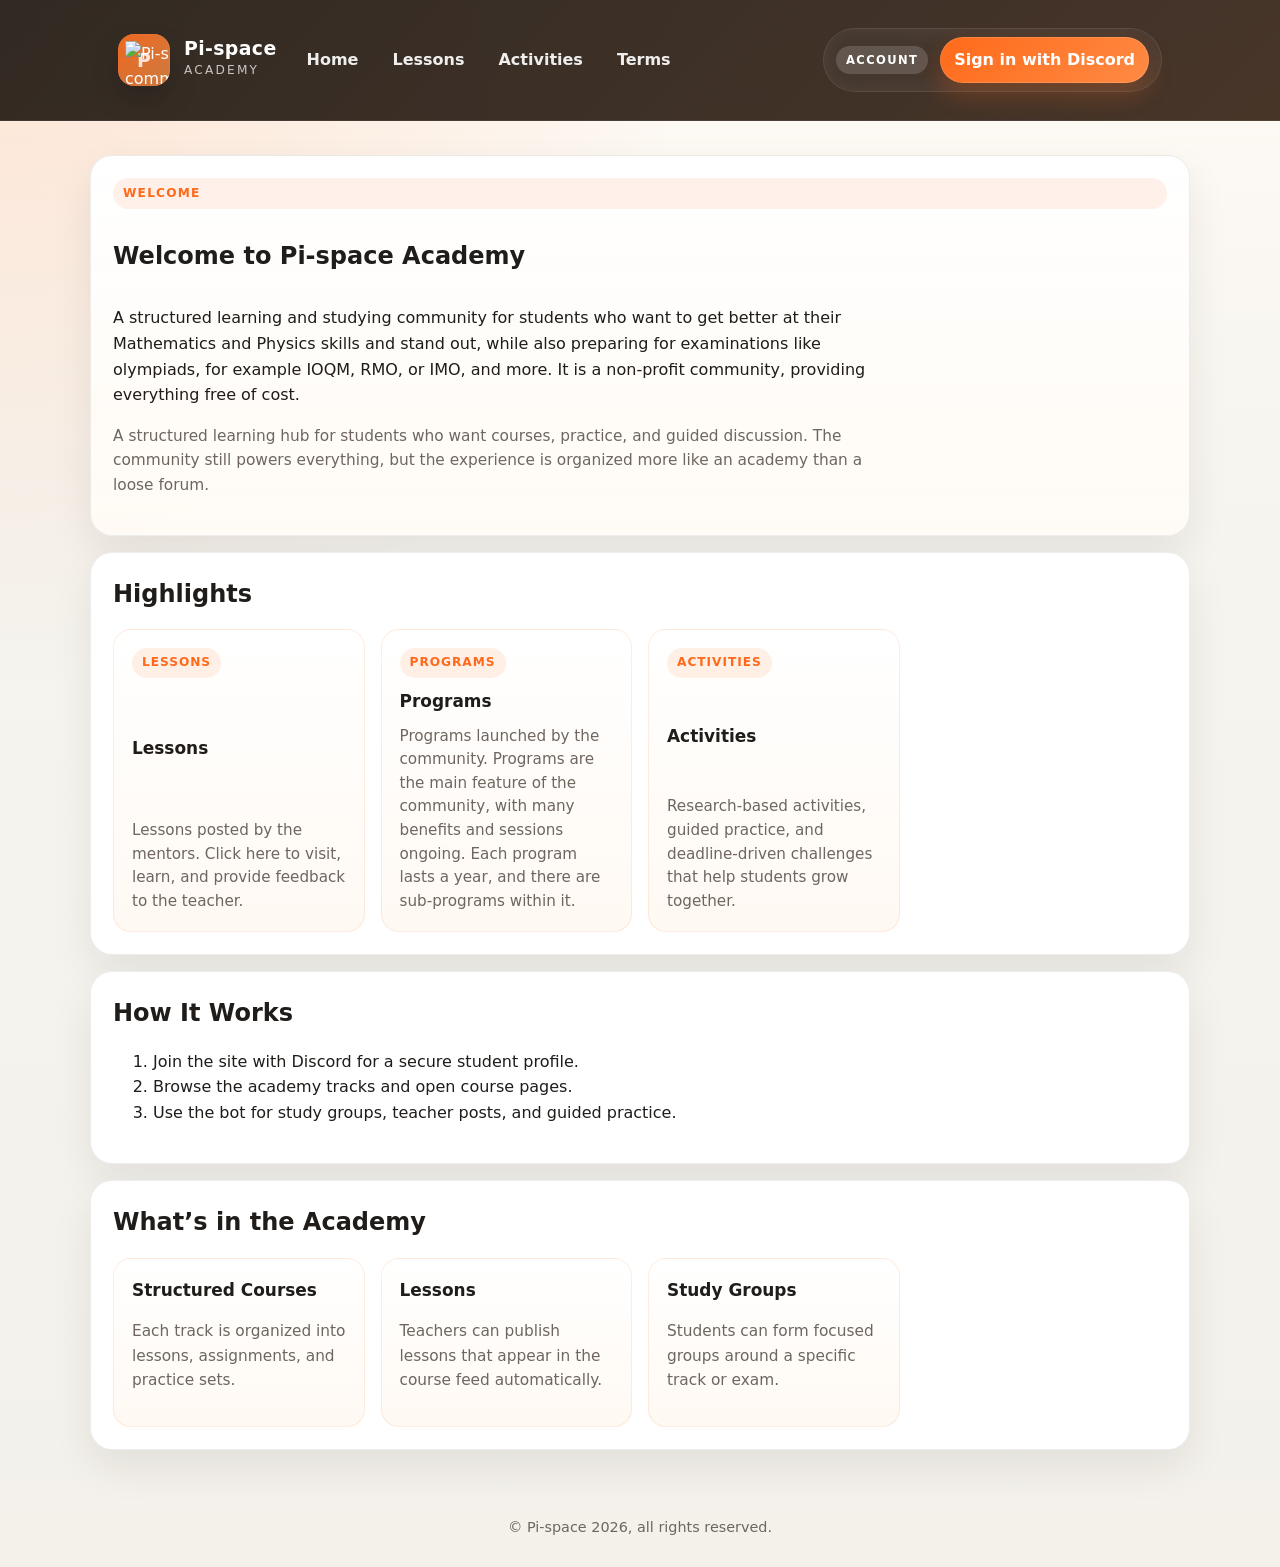
==== site/index.html @ 4cb9072d "commit" ====
<!doctype html>
<html lang="en">
<head>
  <meta charset="utf-8" />
  <meta name="viewport" content="width=device-width,initial-scale=1" />
  <title>Pi-space Academy</title>
  <link rel="stylesheet" href="styles.css">
</head>
<body>
  <header class="header">
    <div class="wrap header-inner">
      <a class="site-brand" href="index.html" aria-label="Pi-space home">
        <span class="site-logo-wrap">
          <img class="site-logo" src="logo.png" alt="Pi-space community logo" onerror="this.hidden=true;" />
        </span>
        <span class="site-brand-copy">
          <span class="site-brand-name">Pi-space</span>
          <span class="site-brand-subtitle">Academy</span>
        </span>
      </a>
      <nav class="site-nav" aria-label="Primary navigation">
        <a href="index.html" aria-current="page">Home</a>
        <a href="lessons.html">Lessons</a>
        <a href="activities.html">Activities</a>
        <a href="../terms_and_policies.html">Terms</a>
      </nav>
      <div id="auth-widget" class="auth-slot"></div>
    </div>
  </header>

  <script src="site-config.js"></script>
  <script src="auth.js"></script>

  <main class="wrap main">
    <section class="card hero">
      <div class="section-label">Welcome</div>
      <h2>Welcome to Pi-space Academy</h2>
      <div class="hero-copy">
        <p>A structured learning and studying community for students who want to get better at their Mathematics and Physics skills and stand out, while also preparing for examinations like olympiads, for example IOQM, RMO, or IMO, and more. It is a non-profit community, providing everything free of cost.</p>
        <p class="small">A structured learning hub for students who want courses, practice, and guided discussion. The community still powers everything, but the experience is organized more like an academy than a loose forum.</p>
      </div>
    </section>

    <div id="site-editor-note"></div>

    <section class="card">
      <h2>Highlights</h2>
      <div class="feature-grid">
        <a class="feature-link" href="lessons.html">
          <span class="feature-label">Lessons</span>
          <strong>Lessons</strong>
          <span class="feature-text">Lessons posted by the mentors. Click here to visit, learn, and provide feedback to the teacher.</span>
        </a>
        <a class="feature-link" href="activities.html#programs">
          <span class="feature-label">Programs</span>
          <strong>Programs</strong>
          <span class="feature-text">Programs launched by the community. Programs are the main feature of the community, with many benefits and sessions ongoing. Each program lasts a year, and there are sub-programs within it.</span>
        </a>
        <a class="feature-link" href="activities.html#activities">
          <span class="feature-label">Activities</span>
          <strong>Activities</strong>
          <span class="feature-text">Research-based activities, guided practice, and deadline-driven challenges that help students grow together.</span>
        </a>
      </div>
    </section>

    <section class="card">
      <h2>How It Works</h2>
      <ol>
        <li>Join the site with Discord for a secure student profile.</li>
        <li>Browse the academy tracks and open course pages.</li>
        <li>Use the bot for study groups, teacher posts, and guided practice.</li>
      </ol>
    </section>

    <section class="card">
      <h2>What’s in the Academy</h2>
      <div class="grid">
        <div class="lesson-card">
          <h3>Structured Courses</h3>
          <p class="small">Each track is organized into lessons, assignments, and practice sets.</p>
        </div>
        <div class="lesson-card">
          <h3>Lessons</h3>
          <p class="small">Teachers can publish lessons that appear in the course feed automatically.</p>
        </div>
        <div class="lesson-card">
          <h3>Study Groups</h3>
          <p class="small">Students can form focused groups around a specific track or exam.</p>
        </div>
      </div>
    </section>
  </main>

  <footer>
    © Pi-space 2026, all rights reserved.
  </footer>

  <script>
    mountTriangleAuthWidget("auth-widget");
    mountTriangleEditorNote("site-editor-note");
  </script>
</body>
</html>
---- site/styles.css ----
:root{--accent:#ff6a1a;--accent-soft:#ffc9a8;--bg:#f5f4ef;--surface:#ffffff;--ink:#1f1c19;--muted:#6e665f;--line:rgba(31,28,25,0.08);--shadow:0 18px 40px rgba(34,26,20,0.08);--glow:0 0 0 1px rgba(255,106,26,0.18),0 0 32px rgba(255,106,26,0.22)}
*{box-sizing:border-box}
html{scroll-behavior:smooth}
body{font-family:Inter,system-ui,Segoe UI,Roboto,Arial;line-height:1.6;color:var(--ink);margin:0;background:radial-gradient(circle at top left, rgba(255,106,26,0.14), transparent 34%), linear-gradient(180deg,#fffaf4 0%,var(--bg) 35%,#f3f1ea 100%)}
a{color:inherit}
.header{background:linear-gradient(135deg,rgba(32,25,19,0.92),rgba(56,36,23,0.92));color:#fff;border-bottom:1px solid rgba(255,255,255,0.08);backdrop-filter:blur(18px)}
.header .wrap{display:flex;align-items:center;justify-content:space-between;gap:18px;flex-wrap:wrap}
.header-inner{padding-top:18px;padding-bottom:18px}
.site-brand{display:inline-flex;align-items:center;gap:14px;text-decoration:none;min-width:0}
.site-logo-wrap{width:52px;height:52px;border-radius:16px;padding:7px;background:linear-gradient(180deg,rgba(255,255,255,0.16),rgba(255,255,255,0.08));box-shadow:inset 0 0 0 1px rgba(255,255,255,0.12),0 14px 28px rgba(0,0,0,0.18);display:grid;place-items:center;overflow:hidden;flex:0 0 auto;position:relative}
.site-logo-wrap::before{content:"P";position:absolute;inset:0;display:grid;place-items:center;font-size:1.18rem;font-weight:900;letter-spacing:.02em;color:rgba(255,255,255,0.82);background:linear-gradient(135deg,rgba(255,106,26,0.9),rgba(255,145,67,0.72))}
.site-logo{display:block;width:100%;height:100%;object-fit:contain;position:relative;z-index:1}
.site-brand-copy{display:flex;flex-direction:column;gap:2px;min-width:0}
.site-brand-name{font-size:1.18rem;font-weight:900;letter-spacing:.02em;line-height:1.05}
.site-brand-subtitle{font-size:.76rem;letter-spacing:.18em;text-transform:uppercase;color:rgba(255,255,255,0.72)}
.site-nav{display:flex;align-items:center;flex-wrap:wrap;gap:10px}
.site-nav a{color:rgba(255,255,255,0.92);text-decoration:none;font-weight:700;padding:8px 12px;border-radius:999px;transition:background-color .18s ease,color .18s ease,transform .18s ease}
.site-nav a:hover,.site-nav a:focus-visible{background:rgba(255,255,255,0.08);color:#fff;transform:translateY(-1px)}
.wrap{max-width:1100px;margin:0 auto;padding:28px}
.main{padding:18px 0 32px}
.card{background:var(--surface);border-radius:22px;padding:22px;margin:16px 0;box-shadow:var(--shadow);border:1px solid var(--line)}
.card:hover{box-shadow:var(--shadow),var(--glow)}
h1,h2,h3{margin:0}
.hero{display:grid;gap:18px;background:linear-gradient(180deg,rgba(255,255,255,0.98),rgba(255,250,244,0.96))}
.hero-copy{max-width:760px}
.hero-copy p{margin-top:12px}
.feature-grid,.grid{display:grid;grid-template-columns:repeat(auto-fill,minmax(230px,1fr));gap:16px;margin-top:16px}
.feature-link,.lesson-card{border-radius:18px;border:1px solid rgba(255,106,26,0.12);background:linear-gradient(180deg,#fff,rgba(255,248,241,0.88));padding:18px;text-decoration:none;transition:transform .18s ease,box-shadow .18s ease,border-color .18s ease}
.feature-link{display:flex;flex-direction:column;gap:10px;min-height:160px;justify-content:space-between;color:var(--ink)}
.feature-link:hover,.feature-link:focus-visible,.lesson-card:hover{transform:translateY(-3px);border-color:rgba(255,106,26,0.34);box-shadow:var(--glow)}
.feature-link strong,.lesson-card h3{font-size:1.06rem}
.feature-link span,.lesson-card p{color:var(--muted)}
.feature-link .feature-label{display:inline-flex;align-self:flex-start;padding:5px 10px;border-radius:999px;background:rgba(255,106,26,0.1);color:var(--accent);font-size:.76rem;font-weight:900;letter-spacing:.08em;text-transform:uppercase}
.feature-link .feature-text{font-size:.95rem;line-height:1.55}
.lesson-live{display:flex;flex-direction:column;gap:10px}
.lesson-meta{margin:0}
.lesson-summary{margin:0;color:#2b2b2b;white-space:pre-wrap}
.badge{display:inline-flex;align-self:flex-start;padding:4px 8px;border-radius:999px;background:#fff1e8;color:var(--accent);font-size:0.8rem;font-weight:700;letter-spacing:.02em}
.empty-state{grid-column:1 / -1;color:var(--muted)}
.section-label{display:inline-flex;padding:6px 10px;border-radius:999px;background:rgba(255,106,26,0.09);color:var(--accent);font-size:.76rem;font-weight:800;letter-spacing:.1em;text-transform:uppercase;margin-bottom:10px}
.small{font-size:0.96rem;color:var(--muted)}
.toc{display:flex;flex-wrap:wrap;gap:10px;margin:14px 0 0}
.toc a{background:#fff;border:1px solid rgba(31,28,25,0.08);padding:10px 14px;border-radius:999px;color:var(--ink);text-decoration:none;transition:transform .18s ease,box-shadow .18s ease,border-color .18s ease}
.toc a:hover,.toc a:focus-visible{transform:translateY(-2px);border-color:rgba(255,106,26,0.3);box-shadow:var(--glow)}
.auth-widget{display:flex;align-items:center;gap:12px;margin-left:auto;flex-wrap:wrap;justify-content:flex-end}
.auth-slot{margin-left:auto;display:flex;justify-content:flex-end}
.auth-slot-login{margin-left:0;margin-bottom:14px;justify-content:flex-start}
.auth-widget-loading{color:rgba(255,255,255,0.86);font-weight:700;font-size:0.92rem}
.auth-widget-guest,.auth-widget-signed-in{display:flex;align-items:center;gap:12px;flex-wrap:wrap;padding:8px 12px;border-radius:999px;background:rgba(255,255,255,0.09);backdrop-filter:blur(14px);border:1px solid rgba(255,255,255,0.08)}
.auth-widget-login{background:rgba(255,255,255,0.94);border:1px solid rgba(255,106,26,0.14);box-shadow:var(--shadow)}
.auth-status-label{display:inline-flex;align-items:center;padding:5px 10px;border-radius:999px;background:rgba(255,255,255,0.16);color:#fff;font-size:0.72rem;font-weight:900;letter-spacing:.12em;text-transform:uppercase}
.auth-status-label-signed-in{background:rgba(255,255,255,0.24)}
.auth-editor-badge{display:inline-flex;align-items:center;padding:5px 10px;border-radius:999px;background:rgba(255,106,26,0.16);color:#fff;font-size:0.72rem;font-weight:900;letter-spacing:.1em;text-transform:uppercase}
.auth-note-inline{font-size:0.88rem;color:var(--muted);font-weight:600}
.auth-user{display:flex;align-items:center;gap:10px;background:rgba(255,255,255,0.16);padding:8px 12px;border-radius:999px}
.auth-avatar{width:28px;height:28px;border-radius:50%;object-fit:cover;border:2px solid rgba(255,255,255,0.65)}
.auth-name{font-size:0.92rem;font-weight:800;color:#fff;white-space:nowrap}
.auth-link{display:inline-flex;align-items:center;justify-content:center;border:0;border-radius:999px;padding:10px 14px;text-decoration:none;font-weight:900;cursor:pointer;transition:transform .18s ease,box-shadow .18s ease,background-color .18s ease,color .18s ease,border-color .18s ease}
.auth-link:hover,.auth-link:focus-visible{transform:translateY(-1px)}
.auth-link-login{background:linear-gradient(135deg,var(--accent),#ff8a44);color:#fff;box-shadow:0 12px 24px rgba(255,106,26,0.24),0 0 0 1px rgba(255,255,255,0.14) inset}
.auth-link-login:hover,.auth-link-login:focus-visible{box-shadow:0 16px 30px rgba(255,106,26,0.3),0 0 0 1px rgba(255,255,255,0.18) inset}
.auth-link.secondary{background:transparent;color:#fff;border:1px solid rgba(255,255,255,0.72)}
.auth-link.secondary:hover,.auth-link.secondary:focus-visible{background:rgba(255,255,255,0.08)}
.auth-shell{display:grid;place-items:center;min-height:calc(100vh - 120px);padding:24px}
.auth-card{max-width:760px;width:100%;background:rgba(255,255,255,0.96);border:1px solid rgba(255,255,255,0.62);border-radius:24px;box-shadow:0 30px 80px rgba(12,20,30,0.16);padding:32px}
.auth-kicker{text-transform:uppercase;letter-spacing:.14em;font-size:.78rem;font-weight:900;color:var(--accent);margin:0 0 10px}
.auth-grid{display:grid;gap:14px;margin-top:20px}
.auth-list{margin:0;padding-left:18px;color:var(--muted)}
.auth-actions{display:flex;flex-wrap:wrap;gap:12px;margin-top:20px}
.auth-note{font-size:0.92rem;color:var(--muted);margin-top:14px}
.editor-note{margin-top:4px;padding:14px 16px;border-radius:16px;background:linear-gradient(135deg,rgba(255,106,26,0.12),rgba(255,255,255,0.95));border:1px solid rgba(255,106,26,0.16);box-shadow:var(--shadow);color:var(--ink)}
footer{padding:18px 20px 28px;text-align:center;color:var(--muted);font-size:0.9rem}
@media (max-width:760px){.wrap{padding:20px}.header-inner{gap:14px}.site-brand{width:100%}.site-nav{width:100%;justify-content:flex-start}.auth-slot{width:100%;justify-content:flex-start}.auth-widget{justify-content:flex-start}.feature-grid,.grid{grid-template-columns:1fr}}
@media (max-width:600px){.wrap{padding:18px}.header-inner{padding-top:16px;padding-bottom:16px}.auth-card{padding:24px}.site-logo-wrap{width:46px;height:46px}.site-brand-name{font-size:1.08rem}}
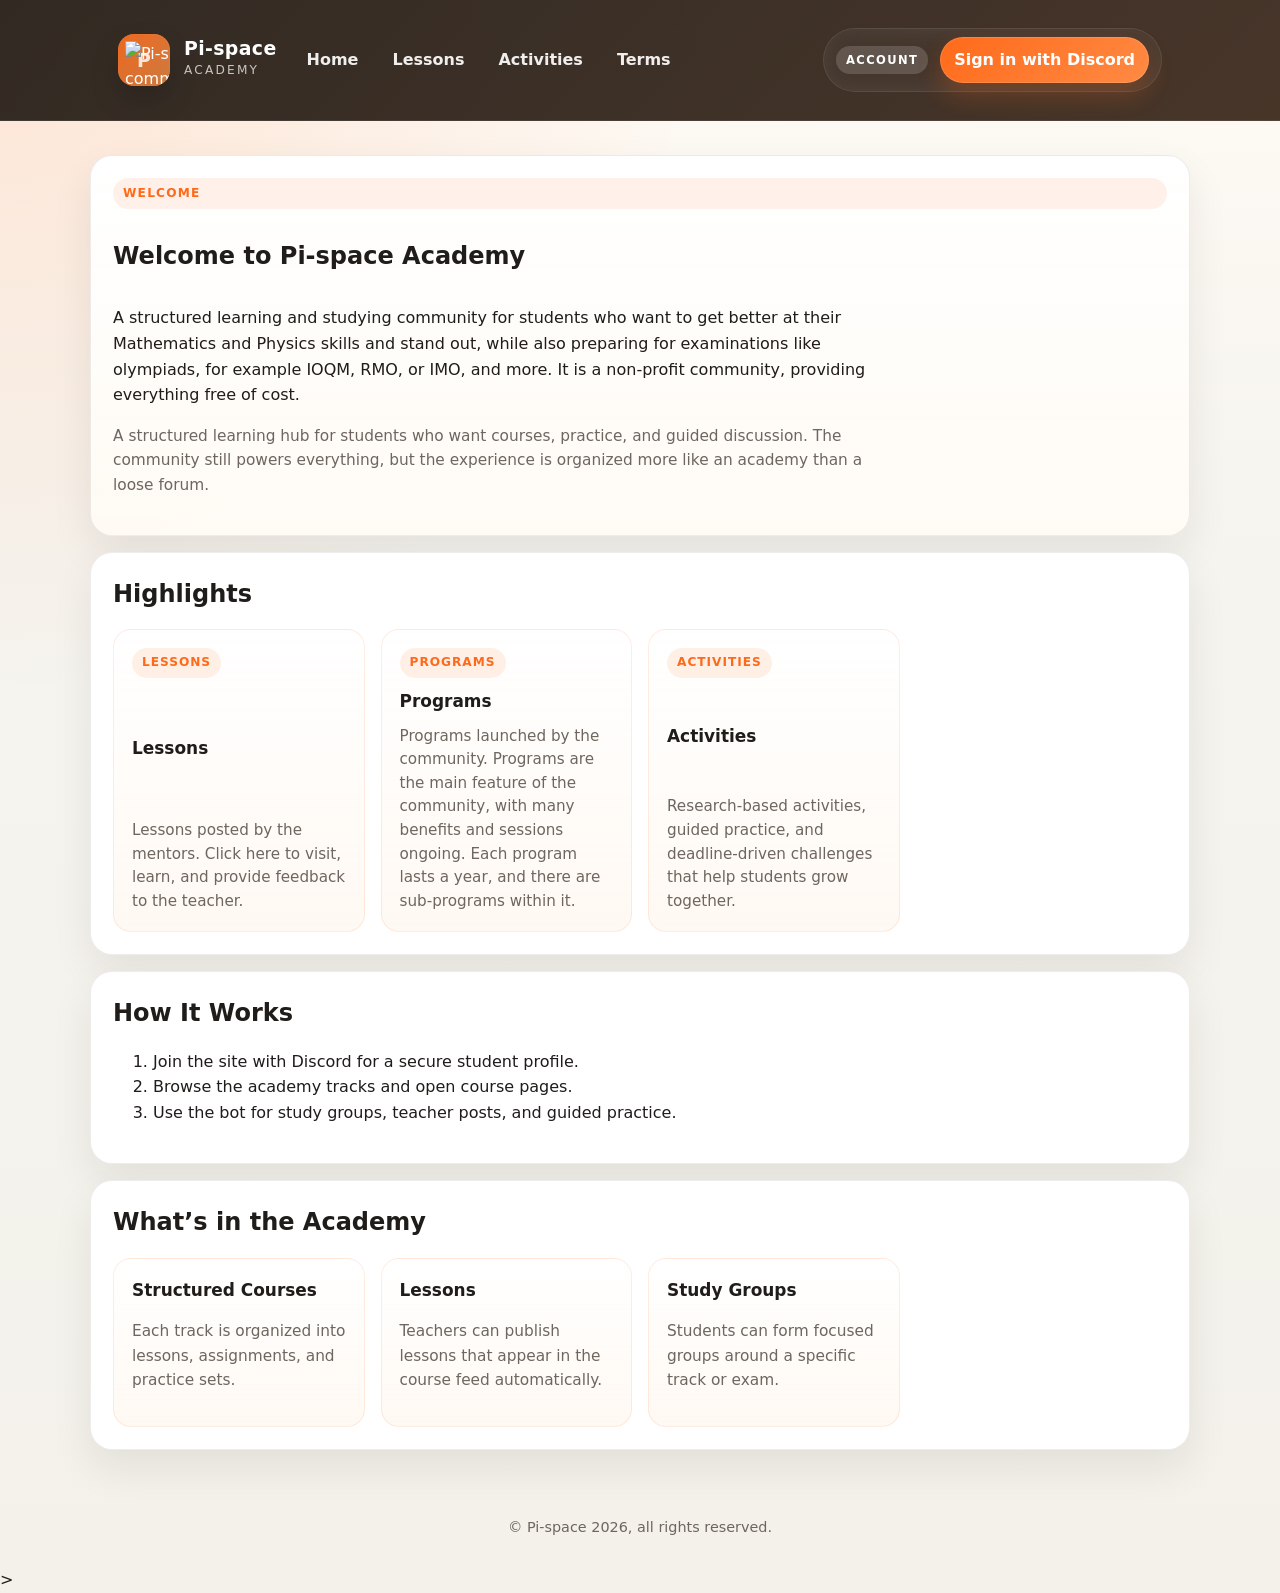
==== commit 4c6b5c27: "commit" ====
--- a/site/index.html
+++ b/site/index.html
@@ -102,3 +102,4 @@
   </script>
 </body>
 </html>
+>
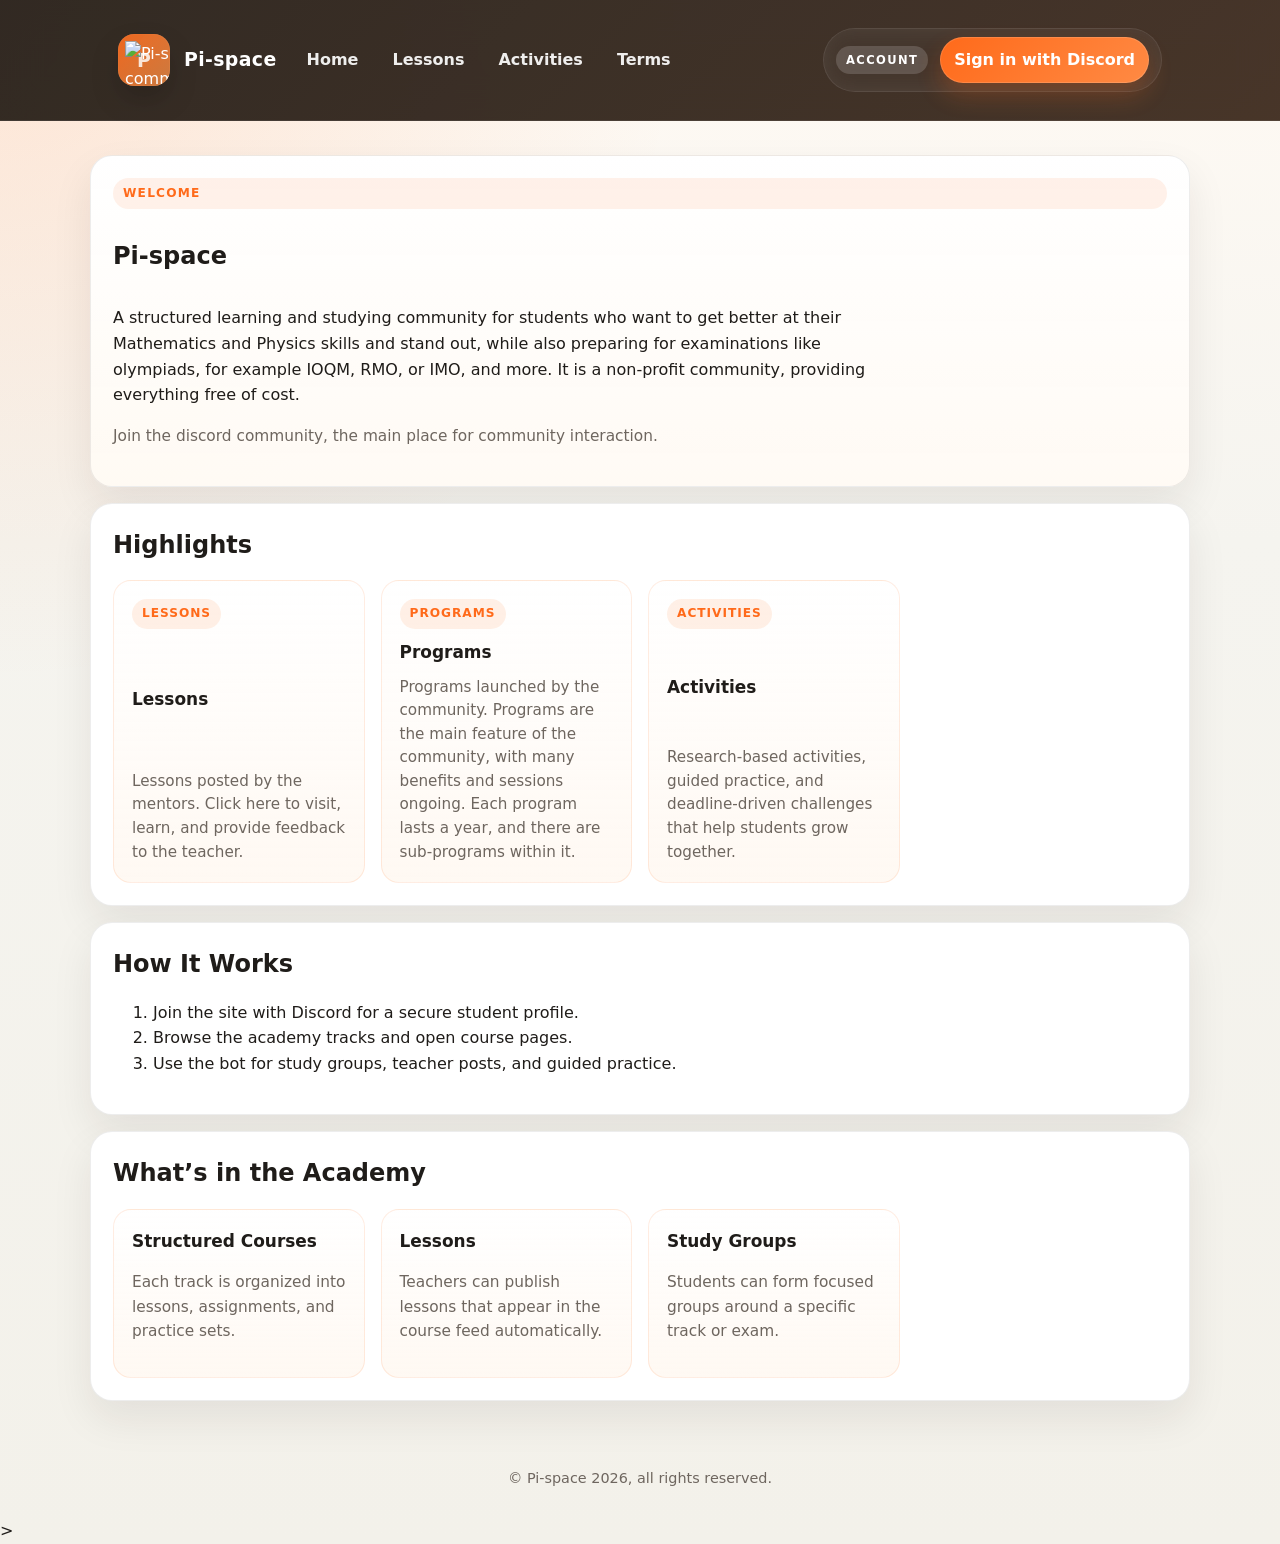
==== commit 6a0780c1: "commit" ====
--- a/site/index.html
+++ b/site/index.html
@@ -15,7 +15,7 @@
         </span>
         <span class="site-brand-copy">
           <span class="site-brand-name">Pi-space</span>
-          <span class="site-brand-subtitle">Academy</span>
+          
         </span>
       </a>
       <nav class="site-nav" aria-label="Primary navigation">
@@ -34,10 +34,10 @@
   <main class="wrap main">
     <section class="card hero">
       <div class="section-label">Welcome</div>
-      <h2>Welcome to Pi-space Academy</h2>
+      <h2>Pi-space </h2>
       <div class="hero-copy">
         <p>A structured learning and studying community for students who want to get better at their Mathematics and Physics skills and stand out, while also preparing for examinations like olympiads, for example IOQM, RMO, or IMO, and more. It is a non-profit community, providing everything free of cost.</p>
-        <p class="small">A structured learning hub for students who want courses, practice, and guided discussion. The community still powers everything, but the experience is organized more like an academy than a loose forum.</p>
+        <p class="small"> Join the discord community, the main place for community interaction.</p>
       </div>
     </section>
 
--- a/site/styles.css
+++ b/site/styles.css
@@ -10,6 +10,9 @@
 .site-logo-wrap{width:52px;height:52px;border-radius:16px;padding:7px;background:linear-gradient(180deg,rgba(255,255,255,0.16),rgba(255,255,255,0.08));box-shadow:inset 0 0 0 1px rgba(255,255,255,0.12),0 14px 28px rgba(0,0,0,0.18);display:grid;place-items:center;overflow:hidden;flex:0 0 auto;position:relative}
 .site-logo-wrap::before{content:"P";position:absolute;inset:0;display:grid;place-items:center;font-size:1.18rem;font-weight:900;letter-spacing:.02em;color:rgba(255,255,255,0.82);background:linear-gradient(135deg,rgba(255,106,26,0.9),rgba(255,145,67,0.72))}
 .site-logo{display:block;width:100%;height:100%;object-fit:contain;position:relative;z-index:1}
+.site-logo-fallback{font-size:1.18rem;font-weight:900;color:rgba(255,255,255,0.95)}
+.site-logo-fallback::before{content:none}
+.site-brand-login .site-logo-wrap{background:linear-gradient(135deg,rgba(255,106,26,0.95),rgba(255,145,67,0.82))}
 .site-brand-copy{display:flex;flex-direction:column;gap:2px;min-width:0}
 .site-brand-name{font-size:1.18rem;font-weight:900;letter-spacing:.02em;line-height:1.05}
 .site-brand-subtitle{font-size:.76rem;letter-spacing:.18em;text-transform:uppercase;color:rgba(255,255,255,0.72)}
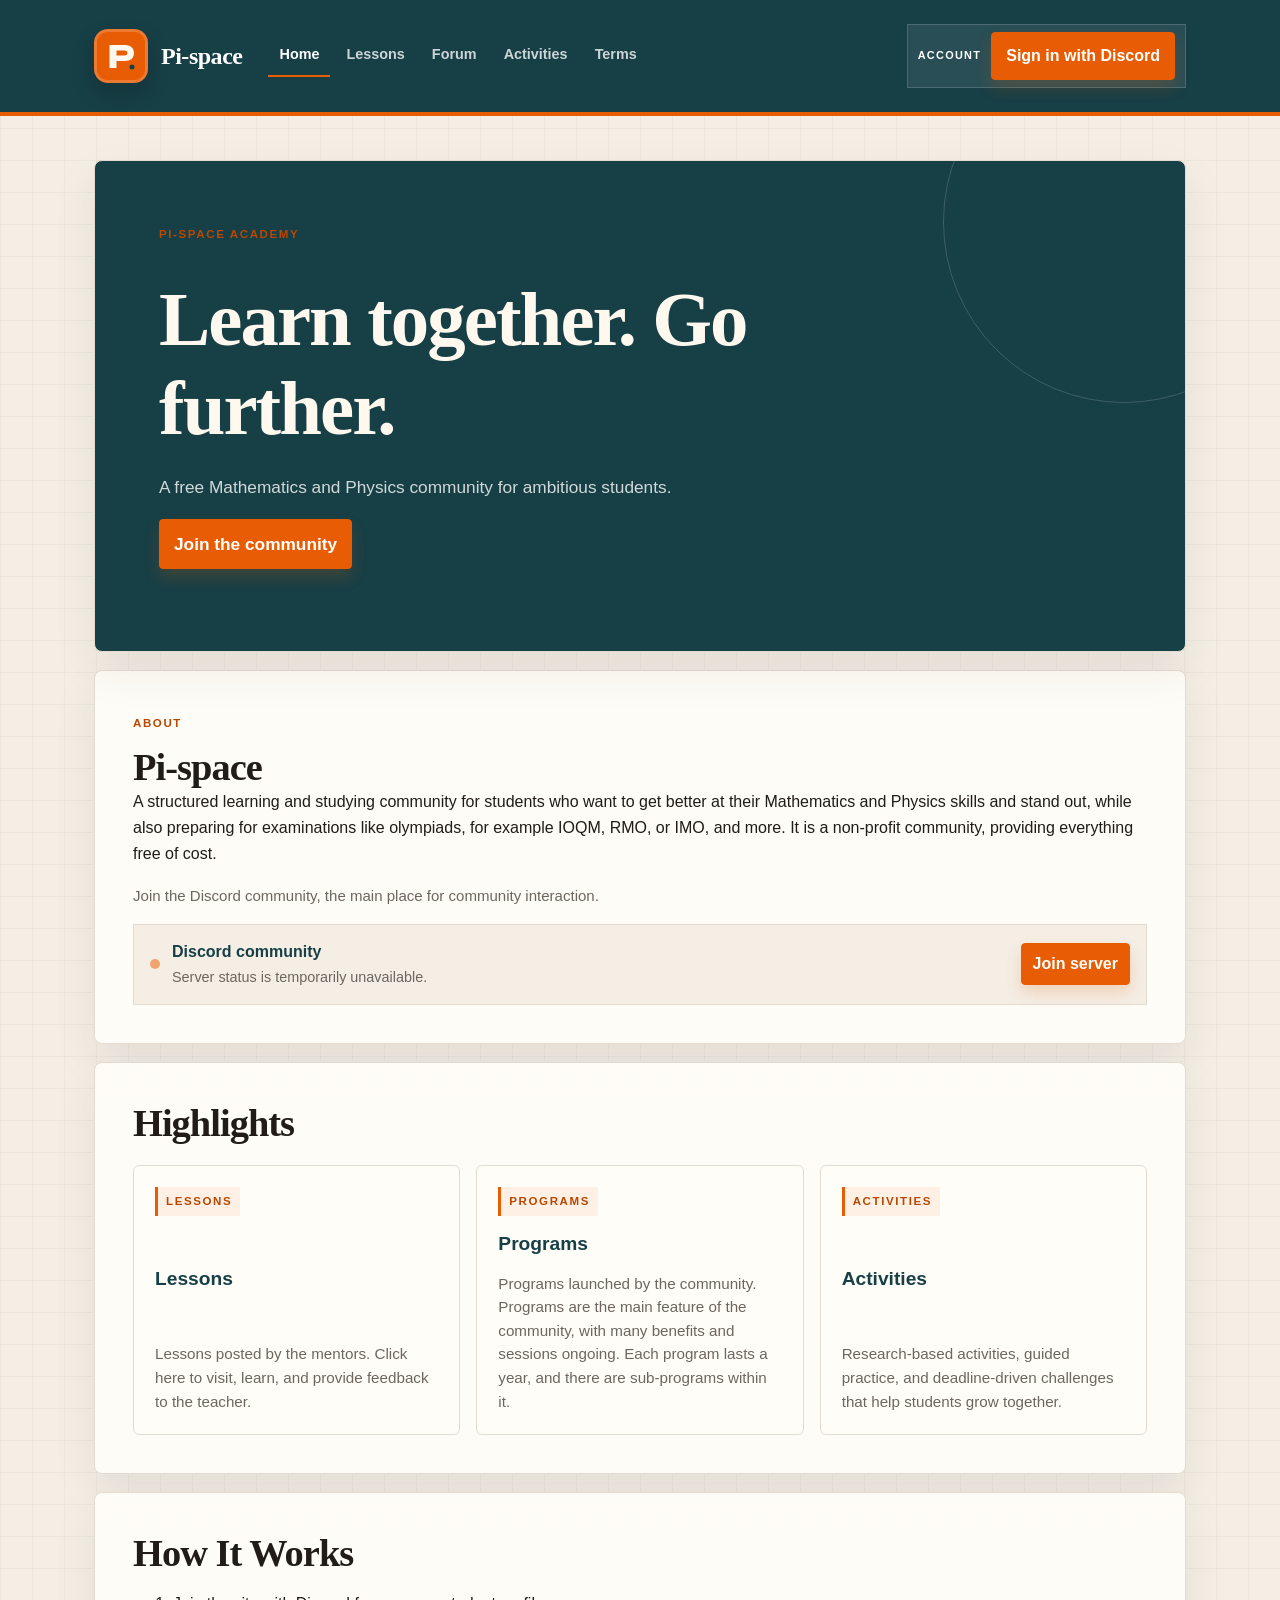
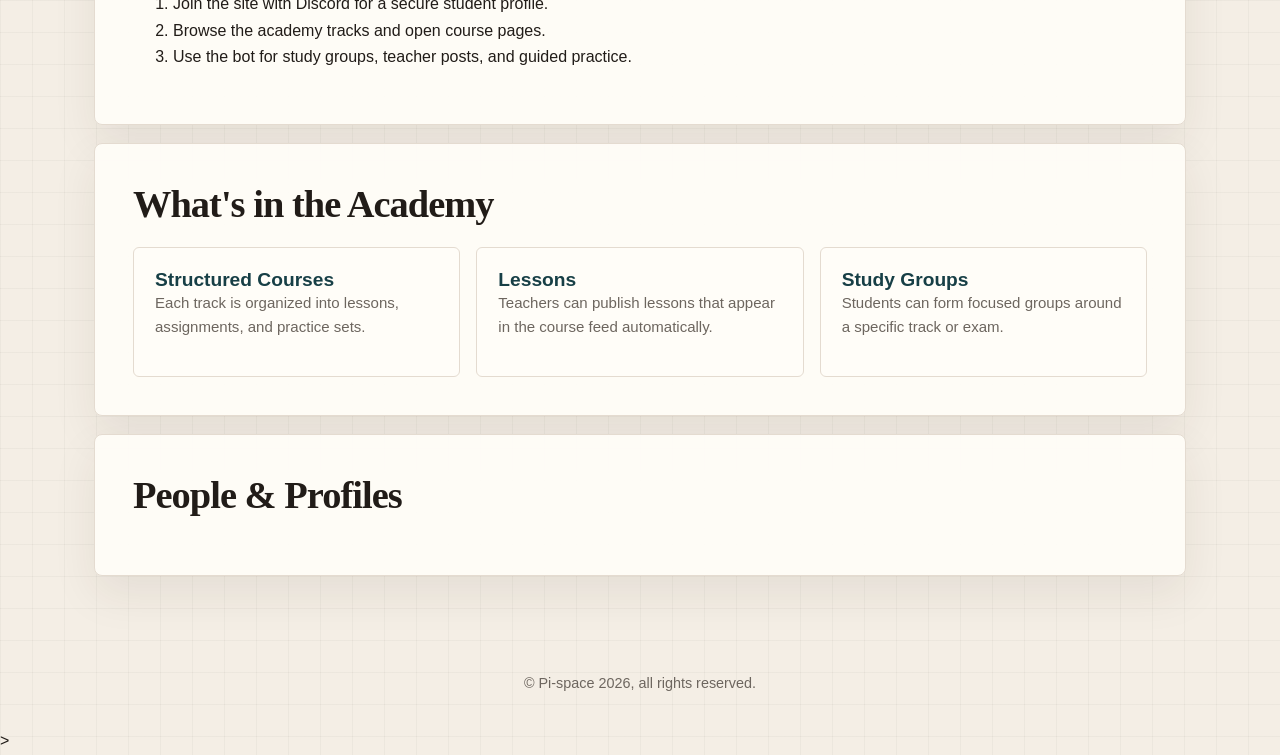
==== commit d039820d: "gotjn" ====
--- a/site/index.html
+++ b/site/index.html
@@ -5,22 +5,25 @@
   <meta name="viewport" content="width=device-width,initial-scale=1" />
   <title>Pi-space Academy</title>
   <link rel="stylesheet" href="styles.css">
+  <link rel="manifest" href="/manifest.webmanifest">
+  <meta name="theme-color" content="#173f46">
 </head>
 <body>
   <header class="header">
     <div class="wrap header-inner">
       <a class="site-brand" href="index.html" aria-label="Pi-space home">
         <span class="site-logo-wrap">
-          <img class="site-logo" src="logo.png" alt="Pi-space community logo" onerror="this.hidden=true;" />
+          <img class="site-logo" data-content="brand.logoUrl" src="logo.svg" alt="Pi-space community logo" />
         </span>
         <span class="site-brand-copy">
-          <span class="site-brand-name">Pi-space</span>
+          <span class="site-brand-name" data-content="brand.name">Pi-space</span>
           
         </span>
       </a>
       <nav class="site-nav" aria-label="Primary navigation">
         <a href="index.html" aria-current="page">Home</a>
         <a href="lessons.html">Lessons</a>
+        <a href="forum.html">Forum</a>
         <a href="activities.html">Activities</a>
         <a href="../terms_and_policies.html">Terms</a>
       </nav>
@@ -30,21 +33,39 @@
 
   <script src="site-config.js"></script>
   <script src="auth.js"></script>
+  <script src="content.js"></script>
+  <script src="pwa.js"></script>
 
   <main class="wrap main">
-    <section class="card hero">
-      <div class="section-label">Welcome</div>
-      <h2>Pi-space </h2>
+    <section class="card hero" id="site-banner">
+      <div class="section-label" data-content="banner.eyebrow">Pi-space Academy</div>
+      <h2 data-content="banner.title">Learn together. Go further.</h2>
       <div class="hero-copy">
-        <p>A structured learning and studying community for students who want to get better at their Mathematics and Physics skills and stand out, while also preparing for examinations like olympiads, for example IOQM, RMO, or IMO, and more. It is a non-profit community, providing everything free of cost.</p>
-        <p class="small"> Join the discord community, the main place for community interaction.</p>
+        <p data-content="banner.text">A free Mathematics and Physics community for ambitious students.</p>
+        <img data-content="banner.image" class="banner-image" hidden alt="" />
+        <p><a data-content="banner.button" class="auth-link auth-link-login" href="https://discord.gg/qCHFRHedR">Join the community</a></p>
+      </div>
+    </section>
+
+    <section class="card">
+      <div class="section-label">About</div>
+      <h2 data-content="pages.home.heroTitle">Pi-space</h2>
+      <p data-content="pages.home.heroText">A structured learning and studying community for students who want to get better at their Mathematics and Physics skills and stand out, while also preparing for examinations like olympiads, for example IOQM, RMO, or IMO, and more. It is a non-profit community, providing everything free of cost.</p>
+      <p class="small" data-content="pages.home.heroSmall">Join the Discord community, the main place for community interaction.</p>
+      <div class="server-status server-status-light" id="discord-server-status-home" aria-live="polite">
+        <span class="server-status-dot" aria-hidden="true"></span>
+        <span class="server-status-copy">
+          <strong>Discord community</strong>
+          <span data-server-status-message>Checking server status...</span>
+        </span>
+        <a class="auth-link auth-link-login" data-server-status-link href="https://discord.gg/qCHFRHedR">Join server</a>
       </div>
     </section>
 
     <div id="site-editor-note"></div>
 
     <section class="card">
-      <h2>Highlights</h2>
+      <h2 data-content="pages.home.highlightsTitle">Highlights</h2>
       <div class="feature-grid">
         <a class="feature-link" href="lessons.html">
           <span class="feature-label">Lessons</span>
@@ -65,8 +86,8 @@
     </section>
 
     <section class="card">
-      <h2>How It Works</h2>
-      <ol>
+      <h2 data-content="pages.home.howItWorksTitle">How It Works</h2>
+      <ol data-content-list="pages.home.howItWorksItems">
         <li>Join the site with Discord for a secure student profile.</li>
         <li>Browse the academy tracks and open course pages.</li>
         <li>Use the bot for study groups, teacher posts, and guided practice.</li>
@@ -74,7 +95,7 @@
     </section>
 
     <section class="card">
-      <h2>What’s in the Academy</h2>
+      <h2 data-content="pages.home.academyTitle">What's in the Academy</h2>
       <div class="grid">
         <div class="lesson-card">
           <h3>Structured Courses</h3>
@@ -90,6 +111,11 @@
         </div>
       </div>
     </section>
+
+    <section class="card" id="profiles-section">
+      <h2>People &amp; Profiles</h2>
+      <div id="site-profiles" class="grid"></div>
+    </section>
   </main>
 
   <footer>
@@ -99,6 +125,8 @@
   <script>
     mountTriangleAuthWidget("auth-widget");
     mountTriangleEditorNote("site-editor-note");
+    mountTriangleContent("home");
+    mountDiscordServerStatus("discord-server-status-home");
   </script>
 </body>
 </html>
--- a/site/styles.css
+++ b/site/styles.css
@@ -1,77 +1,196 @@
-:root{--accent:#ff6a1a;--accent-soft:#ffc9a8;--bg:#f5f4ef;--surface:#ffffff;--ink:#1f1c19;--muted:#6e665f;--line:rgba(31,28,25,0.08);--shadow:0 18px 40px rgba(34,26,20,0.08);--glow:0 0 0 1px rgba(255,106,26,0.18),0 0 32px rgba(255,106,26,0.22)}
-*{box-sizing:border-box}
-html{scroll-behavior:smooth}
-body{font-family:Inter,system-ui,Segoe UI,Roboto,Arial;line-height:1.6;color:var(--ink);margin:0;background:radial-gradient(circle at top left, rgba(255,106,26,0.14), transparent 34%), linear-gradient(180deg,#fffaf4 0%,var(--bg) 35%,#f3f1ea 100%)}
-a{color:inherit}
-.header{background:linear-gradient(135deg,rgba(32,25,19,0.92),rgba(56,36,23,0.92));color:#fff;border-bottom:1px solid rgba(255,255,255,0.08);backdrop-filter:blur(18px)}
-.header .wrap{display:flex;align-items:center;justify-content:space-between;gap:18px;flex-wrap:wrap}
-.header-inner{padding-top:18px;padding-bottom:18px}
-.site-brand{display:inline-flex;align-items:center;gap:14px;text-decoration:none;min-width:0}
-.site-logo-wrap{width:52px;height:52px;border-radius:16px;padding:7px;background:linear-gradient(180deg,rgba(255,255,255,0.16),rgba(255,255,255,0.08));box-shadow:inset 0 0 0 1px rgba(255,255,255,0.12),0 14px 28px rgba(0,0,0,0.18);display:grid;place-items:center;overflow:hidden;flex:0 0 auto;position:relative}
-.site-logo-wrap::before{content:"P";position:absolute;inset:0;display:grid;place-items:center;font-size:1.18rem;font-weight:900;letter-spacing:.02em;color:rgba(255,255,255,0.82);background:linear-gradient(135deg,rgba(255,106,26,0.9),rgba(255,145,67,0.72))}
-.site-logo{display:block;width:100%;height:100%;object-fit:contain;position:relative;z-index:1}
-.site-logo-fallback{font-size:1.18rem;font-weight:900;color:rgba(255,255,255,0.95)}
-.site-logo-fallback::before{content:none}
-.site-brand-login .site-logo-wrap{background:linear-gradient(135deg,rgba(255,106,26,0.95),rgba(255,145,67,0.82))}
-.site-brand-copy{display:flex;flex-direction:column;gap:2px;min-width:0}
-.site-brand-name{font-size:1.18rem;font-weight:900;letter-spacing:.02em;line-height:1.05}
-.site-brand-subtitle{font-size:.76rem;letter-spacing:.18em;text-transform:uppercase;color:rgba(255,255,255,0.72)}
-.site-nav{display:flex;align-items:center;flex-wrap:wrap;gap:10px}
-.site-nav a{color:rgba(255,255,255,0.92);text-decoration:none;font-weight:700;padding:8px 12px;border-radius:999px;transition:background-color .18s ease,color .18s ease,transform .18s ease}
-.site-nav a:hover,.site-nav a:focus-visible{background:rgba(255,255,255,0.08);color:#fff;transform:translateY(-1px)}
-.wrap{max-width:1100px;margin:0 auto;padding:28px}
-.main{padding:18px 0 32px}
-.card{background:var(--surface);border-radius:22px;padding:22px;margin:16px 0;box-shadow:var(--shadow);border:1px solid var(--line)}
-.card:hover{box-shadow:var(--shadow),var(--glow)}
-h1,h2,h3{margin:0}
-.hero{display:grid;gap:18px;background:linear-gradient(180deg,rgba(255,255,255,0.98),rgba(255,250,244,0.96))}
-.hero-copy{max-width:760px}
-.hero-copy p{margin-top:12px}
-.feature-grid,.grid{display:grid;grid-template-columns:repeat(auto-fill,minmax(230px,1fr));gap:16px;margin-top:16px}
-.feature-link,.lesson-card{border-radius:18px;border:1px solid rgba(255,106,26,0.12);background:linear-gradient(180deg,#fff,rgba(255,248,241,0.88));padding:18px;text-decoration:none;transition:transform .18s ease,box-shadow .18s ease,border-color .18s ease}
-.feature-link{display:flex;flex-direction:column;gap:10px;min-height:160px;justify-content:space-between;color:var(--ink)}
-.feature-link:hover,.feature-link:focus-visible,.lesson-card:hover{transform:translateY(-3px);border-color:rgba(255,106,26,0.34);box-shadow:var(--glow)}
-.feature-link strong,.lesson-card h3{font-size:1.06rem}
-.feature-link span,.lesson-card p{color:var(--muted)}
-.feature-link .feature-label{display:inline-flex;align-self:flex-start;padding:5px 10px;border-radius:999px;background:rgba(255,106,26,0.1);color:var(--accent);font-size:.76rem;font-weight:900;letter-spacing:.08em;text-transform:uppercase}
-.feature-link .feature-text{font-size:.95rem;line-height:1.55}
-.lesson-live{display:flex;flex-direction:column;gap:10px}
-.lesson-meta{margin:0}
-.lesson-summary{margin:0;color:#2b2b2b;white-space:pre-wrap}
-.badge{display:inline-flex;align-self:flex-start;padding:4px 8px;border-radius:999px;background:#fff1e8;color:var(--accent);font-size:0.8rem;font-weight:700;letter-spacing:.02em}
-.empty-state{grid-column:1 / -1;color:var(--muted)}
-.section-label{display:inline-flex;padding:6px 10px;border-radius:999px;background:rgba(255,106,26,0.09);color:var(--accent);font-size:.76rem;font-weight:800;letter-spacing:.1em;text-transform:uppercase;margin-bottom:10px}
-.small{font-size:0.96rem;color:var(--muted)}
-.toc{display:flex;flex-wrap:wrap;gap:10px;margin:14px 0 0}
-.toc a{background:#fff;border:1px solid rgba(31,28,25,0.08);padding:10px 14px;border-radius:999px;color:var(--ink);text-decoration:none;transition:transform .18s ease,box-shadow .18s ease,border-color .18s ease}
-.toc a:hover,.toc a:focus-visible{transform:translateY(-2px);border-color:rgba(255,106,26,0.3);box-shadow:var(--glow)}
-.auth-widget{display:flex;align-items:center;gap:12px;margin-left:auto;flex-wrap:wrap;justify-content:flex-end}
-.auth-slot{margin-left:auto;display:flex;justify-content:flex-end}
-.auth-slot-login{margin-left:0;margin-bottom:14px;justify-content:flex-start}
-.auth-widget-loading{color:rgba(255,255,255,0.86);font-weight:700;font-size:0.92rem}
-.auth-widget-guest,.auth-widget-signed-in{display:flex;align-items:center;gap:12px;flex-wrap:wrap;padding:8px 12px;border-radius:999px;background:rgba(255,255,255,0.09);backdrop-filter:blur(14px);border:1px solid rgba(255,255,255,0.08)}
-.auth-widget-login{background:rgba(255,255,255,0.94);border:1px solid rgba(255,106,26,0.14);box-shadow:var(--shadow)}
-.auth-status-label{display:inline-flex;align-items:center;padding:5px 10px;border-radius:999px;background:rgba(255,255,255,0.16);color:#fff;font-size:0.72rem;font-weight:900;letter-spacing:.12em;text-transform:uppercase}
-.auth-status-label-signed-in{background:rgba(255,255,255,0.24)}
-.auth-editor-badge{display:inline-flex;align-items:center;padding:5px 10px;border-radius:999px;background:rgba(255,106,26,0.16);color:#fff;font-size:0.72rem;font-weight:900;letter-spacing:.1em;text-transform:uppercase}
-.auth-note-inline{font-size:0.88rem;color:var(--muted);font-weight:600}
-.auth-user{display:flex;align-items:center;gap:10px;background:rgba(255,255,255,0.16);padding:8px 12px;border-radius:999px}
-.auth-avatar{width:28px;height:28px;border-radius:50%;object-fit:cover;border:2px solid rgba(255,255,255,0.65)}
-.auth-name{font-size:0.92rem;font-weight:800;color:#fff;white-space:nowrap}
-.auth-link{display:inline-flex;align-items:center;justify-content:center;border:0;border-radius:999px;padding:10px 14px;text-decoration:none;font-weight:900;cursor:pointer;transition:transform .18s ease,box-shadow .18s ease,background-color .18s ease,color .18s ease,border-color .18s ease}
-.auth-link:hover,.auth-link:focus-visible{transform:translateY(-1px)}
-.auth-link-login{background:linear-gradient(135deg,var(--accent),#ff8a44);color:#fff;box-shadow:0 12px 24px rgba(255,106,26,0.24),0 0 0 1px rgba(255,255,255,0.14) inset}
-.auth-link-login:hover,.auth-link-login:focus-visible{box-shadow:0 16px 30px rgba(255,106,26,0.3),0 0 0 1px rgba(255,255,255,0.18) inset}
-.auth-link.secondary{background:transparent;color:#fff;border:1px solid rgba(255,255,255,0.72)}
-.auth-link.secondary:hover,.auth-link.secondary:focus-visible{background:rgba(255,255,255,0.08)}
-.auth-shell{display:grid;place-items:center;min-height:calc(100vh - 120px);padding:24px}
-.auth-card{max-width:760px;width:100%;background:rgba(255,255,255,0.96);border:1px solid rgba(255,255,255,0.62);border-radius:24px;box-shadow:0 30px 80px rgba(12,20,30,0.16);padding:32px}
-.auth-kicker{text-transform:uppercase;letter-spacing:.14em;font-size:.78rem;font-weight:900;color:var(--accent);margin:0 0 10px}
-.auth-grid{display:grid;gap:14px;margin-top:20px}
-.auth-list{margin:0;padding-left:18px;color:var(--muted)}
-.auth-actions{display:flex;flex-wrap:wrap;gap:12px;margin-top:20px}
-.auth-note{font-size:0.92rem;color:var(--muted);margin-top:14px}
-.editor-note{margin-top:4px;padding:14px 16px;border-radius:16px;background:linear-gradient(135deg,rgba(255,106,26,0.12),rgba(255,255,255,0.95));border:1px solid rgba(255,106,26,0.16);box-shadow:var(--shadow);color:var(--ink)}
-footer{padding:18px 20px 28px;text-align:center;color:var(--muted);font-size:0.9rem}
-@media (max-width:760px){.wrap{padding:20px}.header-inner{gap:14px}.site-brand{width:100%}.site-nav{width:100%;justify-content:flex-start}.auth-slot{width:100%;justify-content:flex-start}.auth-widget{justify-content:flex-start}.feature-grid,.grid{grid-template-columns:1fr}}
-@media (max-width:600px){.wrap{padding:18px}.header-inner{padding-top:16px;padding-bottom:16px}.auth-card{padding:24px}.site-logo-wrap{width:46px;height:46px}.site-brand-name{font-size:1.08rem}}
+:root {
+  --accent: #e85d04;
+  --accent-dark: #b94700;
+  --teal: #173f46;
+  --paper: #fffdf8;
+  --paper-deep: #f4eee5;
+  --ink: #211c18;
+  --muted: #6d665f;
+  --line: #e4dbd0;
+  --shadow: 0 18px 45px rgba(49, 35, 23, .08);
+  --display: Georgia, "Times New Roman", serif;
+  --body: "Avenir Next", Avenir, "Segoe UI", sans-serif;
+}
+
+* { box-sizing: border-box; }
+html { scroll-behavior: smooth; }
+body {
+  color: var(--ink);
+  background-color: var(--paper-deep);
+  background-image: linear-gradient(rgba(33, 28, 24, .035) 1px, transparent 1px), linear-gradient(90deg, rgba(33, 28, 24, .035) 1px, transparent 1px);
+  background-size: 32px 32px;
+  font-family: var(--body);
+  line-height: 1.65;
+  margin: 0;
+}
+a { color: inherit; }
+button, input, textarea { font: inherit; }
+.wrap { max-width: 1160px; margin: 0 auto; padding: 30px 34px; }
+.header {
+  background: var(--teal);
+  border-bottom: 4px solid var(--accent);
+  color: #fff;
+}
+.header .wrap { align-items: center; display: flex; flex-wrap: wrap; gap: 26px; justify-content: space-between; }
+.header-inner { padding-bottom: 24px; padding-top: 24px; }
+.site-brand { align-items: center; display: inline-flex; gap: 13px; min-width: 0; text-decoration: none; }
+.site-logo-wrap { align-items: center; background: var(--accent); border: 3px solid rgba(255, 255, 255, .18); border-radius: 14px; box-shadow: 0 10px 22px rgba(0, 0, 0, .18); display: grid; flex: 0 0 auto; height: 54px; justify-content: center; overflow: hidden; padding: 0; position: relative; width: 54px; }
+.site-logo { display: block; height: 100%; object-fit: cover; position: relative; width: 100%; z-index: 1; }
+.site-logo-fallback { color: #fff; font-family: var(--display); font-size: 1.5rem; font-weight: 700; }
+.site-brand-copy { display: flex; flex-direction: column; gap: 1px; min-width: 0; }
+.site-brand-name { font-family: var(--display); font-size: 1.5rem; font-weight: 700; letter-spacing: -.02em; line-height: 1; }
+.site-brand-subtitle { color: rgba(255, 255, 255, .66); font-size: .7rem; font-weight: 800; letter-spacing: .2em; text-transform: uppercase; }
+.site-nav { align-items: center; display: flex; flex-wrap: wrap; gap: 5px; }
+.site-nav a { border-bottom: 2px solid transparent; color: rgba(255, 255, 255, .78); font-size: .9rem; font-weight: 800; padding: 8px 11px; text-decoration: none; transition: color .18s ease, border-color .18s ease; }
+.site-nav a:hover, .site-nav a:focus-visible, .site-nav a[aria-current="page"] { border-color: var(--accent); color: #fff; }
+.main { padding-bottom: 60px; padding-top: 26px; }
+h1, h2, h3 { line-height: 1.15; margin: 0; }
+h1, h2 { font-family: var(--display); letter-spacing: -.025em; }
+h1 { font-size: clamp(2.2rem, 5vw, 4.3rem); }
+h2 { font-size: clamp(1.7rem, 3vw, 2.5rem); }
+h3 { font-size: 1.12rem; }
+p { margin: 0 0 1em; }
+.card { background: rgba(255, 253, 248, .94); border: 1px solid var(--line); border-radius: 8px; box-shadow: var(--shadow); margin: 18px 0; padding: clamp(22px, 4vw, 38px); }
+.card:hover { box-shadow: 0 22px 50px rgba(49, 35, 23, .12); }
+.hero { background: var(--teal); color: #fff; display: grid; gap: 20px; min-height: 330px; overflow: hidden; padding: clamp(28px, 6vw, 64px); position: relative; }
+.hero::after { border: 1px solid rgba(255, 255, 255, .16); border-radius: 50%; content: ""; height: 360px; position: absolute; right: -120px; top: -120px; width: 360px; }
+.hero h2 { color: #fff8ef; font-size: clamp(2.4rem, 6vw, 5.2rem); max-width: 760px; position: relative; z-index: 1; }
+.hero-copy { max-width: 700px; position: relative; z-index: 1; }
+.hero-copy p { color: rgba(255, 255, 255, .8); font-size: 1.08rem; }
+.hero-copy .auth-link { color: #fff; }
+.banner-image { border: 1px solid rgba(255, 255, 255, .22); border-radius: 6px; max-height: 260px; object-fit: cover; width: 100%; }
+.feature-grid, .grid { display: grid; gap: 16px; grid-template-columns: repeat(auto-fit, minmax(230px, 1fr)); margin-top: 20px; }
+.feature-link, .lesson-card { background: var(--paper); border: 1px solid var(--line); border-radius: 6px; padding: 21px; text-decoration: none; transition: border-color .18s ease, box-shadow .18s ease, transform .18s ease; }
+.feature-link:hover, .feature-link:focus-visible, .lesson-card:hover { border-color: var(--accent); box-shadow: 0 12px 25px rgba(49, 35, 23, .1); transform: translateY(-3px); }
+.feature-link { display: flex; flex-direction: column; gap: 12px; justify-content: space-between; min-height: 180px; }
+.feature-link strong, .lesson-card h3 { color: var(--teal); font-size: 1.2rem; }
+.feature-link span, .lesson-card p { color: var(--muted); }
+.feature-link .feature-label, .section-label { color: var(--accent-dark); font-size: .72rem; font-weight: 900; letter-spacing: .14em; text-transform: uppercase; }
+.feature-link .feature-label { align-self: flex-start; background: #fff0e5; border-left: 3px solid var(--accent); padding: 5px 8px; }
+.feature-link .feature-text { font-size: .95rem; line-height: 1.55; }
+.section-label { display: inline-block; margin-bottom: 12px; }
+.small { color: var(--muted); font-size: .94rem; }
+.server-status { align-items: center; background: rgba(255, 253, 248, .12); border: 1px solid rgba(255, 255, 255, .22); display: flex; flex-wrap: wrap; gap: 12px; margin-top: 4px; padding: 14px 16px; position: relative; z-index: 1; }
+.server-status-dot { background: var(--muted); border-radius: 50%; flex: 0 0 auto; height: 10px; width: 10px; }
+.server-status-dot.is-online { background: #72d18c; box-shadow: 0 0 0 4px rgba(114, 209, 140, .15); }
+.server-status-dot.is-unavailable { background: #f0a56f; }
+.server-status-copy { display: grid; gap: 1px; min-width: 0; }
+.server-status-copy strong { color: #fff8ef; }
+.server-status-copy span { color: rgba(255, 255, 255, .72); font-size: .9rem; }
+.server-status .auth-link { margin-left: auto; padding: 7px 11px; }
+.server-status-light { background: var(--paper-deep); border-color: var(--line); }
+.server-status-light .server-status-copy strong { color: var(--teal); }
+.server-status-light .server-status-copy span { color: var(--muted); }
+.lesson-live { display: flex; flex-direction: column; gap: 10px; }
+.lesson-meta { margin: 0; }
+.lesson-summary { color: var(--ink); margin: 0; white-space: pre-wrap; }
+.badge { background: #fff0e5; color: var(--accent-dark); display: inline-flex; font-size: .78rem; font-weight: 800; padding: 4px 8px; }
+.empty-state { color: var(--muted); grid-column: 1 / -1; }
+.toc { display: flex; flex-wrap: wrap; gap: 9px; margin: 14px 0 0; }
+.toc a { background: var(--paper); border: 1px solid var(--line); border-radius: 4px; color: var(--ink); padding: 9px 12px; text-decoration: none; }
+.toc a:hover, .toc a:focus-visible { border-color: var(--accent); }
+.auth-widget { align-items: center; display: flex; flex-wrap: wrap; gap: 10px; justify-content: flex-end; margin-left: auto; }
+.auth-slot { display: flex; justify-content: flex-end; margin-left: auto; }
+.auth-slot-login { justify-content: flex-start; margin-bottom: 14px; margin-left: 0; }
+.auth-widget-loading { color: rgba(255, 255, 255, .8); font-size: .9rem; font-weight: 700; }
+.auth-widget-guest, .auth-widget-signed-in { align-items: center; background: rgba(255, 255, 255, .08); border: 1px solid rgba(255, 255, 255, .16); display: flex; flex-wrap: wrap; gap: 10px; padding: 7px 10px; }
+.auth-status-label, .auth-editor-badge { color: #fff; font-size: .68rem; font-weight: 900; letter-spacing: .12em; text-transform: uppercase; }
+.auth-status-label-signed-in { color: #ffb37f; }
+.auth-editor-badge { border-left: 2px solid var(--accent); padding-left: 8px; }
+.auth-user { align-items: center; display: flex; gap: 8px; }
+.auth-avatar { border: 2px solid rgba(255, 255, 255, .65); border-radius: 50%; height: 28px; object-fit: cover; width: 28px; }
+.auth-name { color: #fff; font-size: .88rem; font-weight: 800; white-space: nowrap; }
+.auth-link { align-items: center; background: var(--teal); border: 1px solid var(--teal); border-radius: 4px; color: #fff; cursor: pointer; display: inline-flex; font-weight: 900; justify-content: center; padding: 10px 14px; text-decoration: none; transition: background .18s ease, border-color .18s ease, transform .18s ease; }
+.auth-link:hover, .auth-link:focus-visible { background: var(--accent); border-color: var(--accent); transform: translateY(-1px); }
+.auth-link-login { background: var(--accent); border-color: var(--accent); box-shadow: 0 8px 16px rgba(232, 93, 4, .2); }
+.auth-link-login:hover, .auth-link-login:focus-visible { background: var(--accent-dark); border-color: var(--accent-dark); }
+.auth-link.secondary { background: transparent; border-color: rgba(255, 255, 255, .5); color: #fff; }
+.auth-link.secondary:hover, .auth-link.secondary:focus-visible { background: rgba(255, 255, 255, .1); }
+.auth-shell { align-items: center; display: grid; min-height: calc(100vh - 120px); padding: 24px; }
+.auth-card { background: rgba(255, 253, 248, .98); border: 1px solid var(--line); border-radius: 8px; box-shadow: 0 25px 70px rgba(12, 20, 30, .16); margin: 0 auto; max-width: 760px; padding: clamp(24px, 5vw, 44px); width: 100%; }
+.auth-kicker { color: var(--accent-dark); font-size: .75rem; font-weight: 900; letter-spacing: .14em; margin: 0 0 10px; text-transform: uppercase; }
+.auth-grid { display: grid; gap: 14px; margin-top: 20px; }
+.auth-list { color: var(--muted); margin: 0; padding-left: 18px; }
+.auth-actions { display: flex; flex-wrap: wrap; gap: 12px; margin-top: 20px; }
+.auth-note { color: var(--muted); font-size: .92rem; margin-top: 14px; }
+.editor-note { background: #fff4e9; border: 1px solid #f2c29f; border-left: 4px solid var(--accent); color: var(--ink); margin-top: 4px; padding: 15px 17px; }
+footer { color: var(--muted); font-size: .9rem; padding: 18px 20px 32px; text-align: center; }
+.profile-card { min-height: 150px; }
+.profile-image { border-radius: 6px; height: 64px; margin-bottom: 10px; object-fit: cover; width: 64px; }
+.editor-main { max-width: 1040px; }
+.editor-intro { background: var(--teal); color: #fff; }
+.editor-intro .small { color: rgba(255, 255, 255, .72); }
+.editor-panel-heading { align-items: flex-start; display: flex; gap: 16px; justify-content: space-between; }
+.editor-fields { display: grid; gap: 14px; grid-template-columns: repeat(2, minmax(0, 1fr)); margin-top: 18px; }
+.editor-fields label, #page-fields label { color: var(--ink); display: grid; font-size: .9rem; font-weight: 800; gap: 6px; }
+.editor-fields input, .editor-fields textarea, #page-fields textarea, .advanced-editor input, .advanced-editor textarea { background: #fff; border: 1px solid var(--line); border-radius: 4px; color: var(--ink); padding: 10px 12px; resize: vertical; width: 100%; }
+.editor-fields input:focus, .editor-fields textarea:focus, #page-fields textarea:focus, .advanced-editor input:focus, .advanced-editor textarea:focus { border-color: var(--accent); outline: 2px solid rgba(232, 93, 4, .18); }
+.field-wide { grid-column: 1 / -1; }
+.editor-status { color: #27734d; font-weight: 800; min-height: 24px; margin-top: 12px; }
+.editor-status.is-error { color: #b42318; }
+.editor-list { display: grid; gap: 14px; margin-top: 16px; }
+.editor-profile { background: var(--paper-deep); border: 1px solid var(--line); border-radius: 6px; padding: 16px; }
+.editor-profile-heading { align-items: center; display: flex; justify-content: space-between; }
+.remove-profile { background: transparent; border: 0; color: #b42318; cursor: pointer; font-weight: 800; }
+.editor-tabs { display: flex; flex-wrap: wrap; gap: 8px; margin: 18px 0; }
+.editor-tab { background: var(--paper); border: 1px solid var(--line); border-radius: 4px; cursor: pointer; font-weight: 800; padding: 9px 14px; }
+.editor-tab.active, .editor-tab:hover { background: var(--teal); border-color: var(--teal); color: #fff; }
+.advanced-editor { display: grid; gap: 10px; }
+.advanced-editor summary { cursor: pointer; font-weight: 900; }
+.editor-actions { display: flex; gap: 10px; margin-top: 4px; }
+.forum-main { max-width: 1180px; }
+.forum-hero { min-height: 360px; }
+.forum-hero .hero-copy { color: rgba(255, 255, 255, .8); }
+.forum-layout { align-items: start; display: grid; gap: 18px; grid-template-columns: 250px minmax(0, 1fr); }
+.forum-sidebar { position: sticky; top: 18px; }
+.forum-sidebar h2 { font-size: 1.7rem; }
+.forum-categories { display: grid; gap: 4px; margin: 16px 0 24px; }
+.forum-category { background: transparent; border: 0; border-left: 3px solid transparent; color: var(--muted); cursor: pointer; font-weight: 800; padding: 10px 12px; text-align: left; }
+.forum-category:hover, .forum-category.active { background: #fff0e5; border-left-color: var(--accent); color: var(--accent-dark); }
+.forum-sidebar .auth-link { width: 100%; }
+.forum-toolbar { align-items: end; border-bottom: 1px solid var(--line); display: flex; justify-content: space-between; padding-bottom: 16px; }
+.forum-controls { display: grid; gap: 8px; grid-template-columns: minmax(0, 1fr) auto; margin-top: 16px; }
+.forum-search input, .forum-sort select { background: var(--paper); border: 1px solid var(--line); border-radius: 4px; color: var(--ink); padding: 10px 12px; width: 100%; }
+.forum-search input:focus, .forum-sort select:focus { border-color: var(--accent); outline: 2px solid rgba(232, 93, 4, .18); }
+.sr-only { height: 1px; margin: -1px; overflow: hidden; position: absolute; width: 1px; clip: rect(0, 0, 0, 0); }
+.forum-threads { display: grid; gap: 10px; margin-top: 16px; }
+.forum-thread-card { background: var(--paper); border: 1px solid var(--line); border-radius: 6px; cursor: pointer; padding: 18px; text-align: left; transition: border-color .18s ease, box-shadow .18s ease, transform .18s ease; }
+.forum-thread-card:hover, .forum-thread-card:focus-visible { border-color: var(--accent); box-shadow: 0 12px 25px rgba(49, 35, 23, .1); transform: translateY(-2px); }
+.forum-thread-card h3 { color: var(--teal); }
+.forum-excerpt { margin: 8px 0; max-height: 3.2em; overflow: hidden; }
+.forum-meta { color: var(--muted); font-size: .78rem; margin: 0; }
+.forum-empty { padding: 30px 0; text-align: center; }
+.forum-thread-view { scroll-margin-top: 20px; }
+.forum-thread-heading { border-bottom: 1px solid var(--line); margin-bottom: 4px; padding-bottom: 16px; }
+.forum-post { border-bottom: 1px solid var(--line); padding: 18px 0; }
+.forum-post:last-of-type { border-bottom: 0; }
+.forum-post-author { color: var(--teal); margin-right: 12px; }
+.forum-post p { margin: 8px 0 0; white-space: pre-wrap; }
+.forum-post-original { border-left: 3px solid var(--accent); padding-left: 14px; }
+.forum-form { display: grid; gap: 13px; margin-top: 20px; }
+.forum-form label { color: var(--ink); display: grid; font-size: .9rem; font-weight: 800; gap: 6px; }
+.forum-form input, .forum-form select, .forum-form textarea { background: #fff; border: 1px solid var(--line); border-radius: 4px; color: var(--ink); padding: 11px 12px; resize: vertical; width: 100%; }
+.forum-form input:focus, .forum-form select:focus, .forum-form textarea:focus { border-color: var(--accent); outline: 2px solid rgba(232, 93, 4, .18); }
+.forum-form-actions { display: flex; flex-wrap: wrap; gap: 10px; }
+.forum-form button:disabled { cursor: wait; opacity: .6; }
+.forum-composer { scroll-margin-top: 20px; }
+
+@media (max-width: 760px) {
+  .wrap { padding: 22px 20px; }
+  .header .wrap { gap: 18px; }
+  .site-brand, .site-nav, .auth-slot { width: 100%; }
+  .site-nav, .auth-slot { justify-content: flex-start; }
+  .auth-widget { justify-content: flex-start; margin-left: 0; }
+  .feature-grid, .grid { grid-template-columns: 1fr; }
+  .forum-layout { grid-template-columns: 1fr; }
+  .forum-sidebar { position: static; }
+  .forum-controls { grid-template-columns: 1fr; }
+}
+@media (max-width: 600px) {
+  .header-inner { padding-bottom: 18px; padding-top: 18px; }
+  .editor-fields { grid-template-columns: 1fr; }
+  .field-wide { grid-column: auto; }
+  .editor-panel-heading { flex-direction: column; }
+  .editor-panel-heading .auth-link { width: 100%; }
+  .hero { min-height: 300px; }
+}
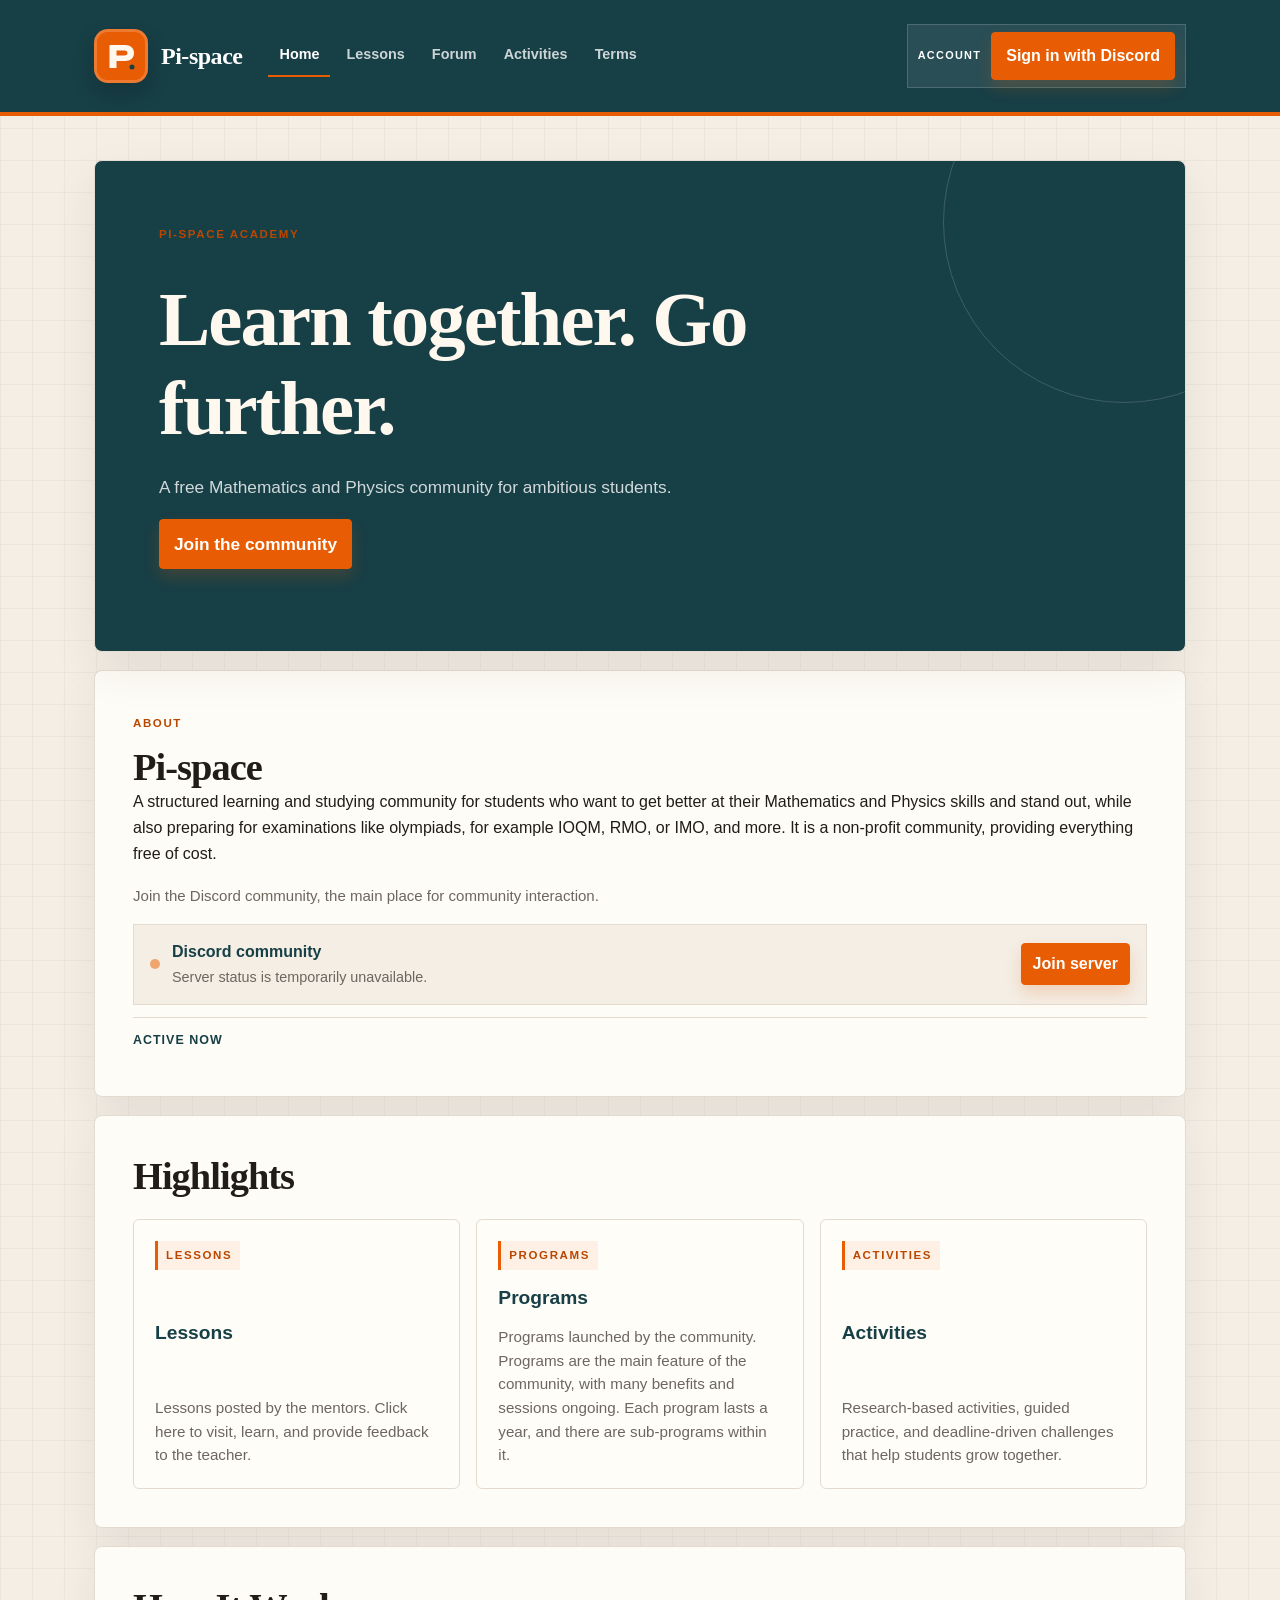
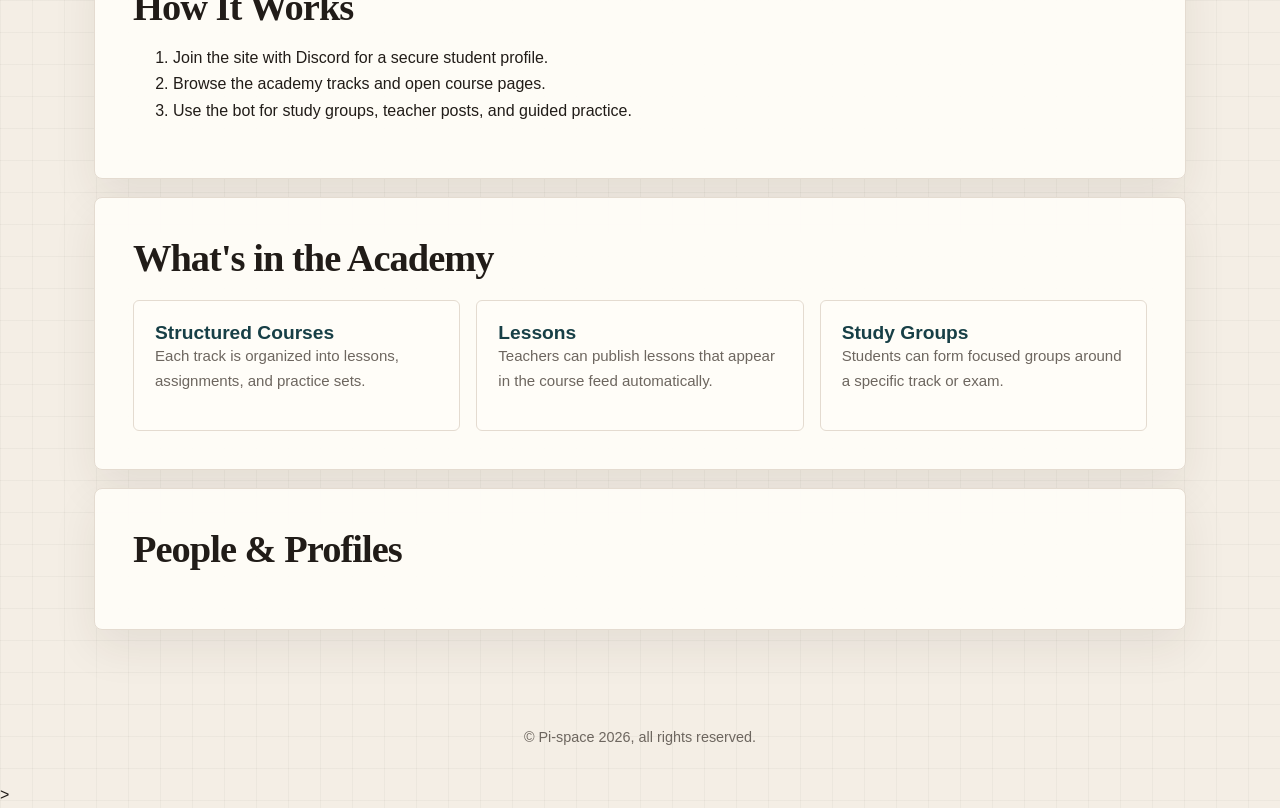
==== commit 4be199b4: "Show active Discord members" ====
--- a/site/index.html
+++ b/site/index.html
@@ -59,6 +59,10 @@
           <span data-server-status-message>Checking server status...</span>
         </span>
         <a class="auth-link auth-link-login" data-server-status-link href="https://discord.gg/qCHFRHedR">Join server</a>
+      </div>
+      <div class="active-members" data-active-members hidden>
+        <strong>Active now</strong>
+        <div data-active-members-list></div>
       </div>
     </section>
 
--- a/site/styles.css
+++ b/site/styles.css
@@ -81,6 +81,15 @@
 .server-status-light { background: var(--paper-deep); border-color: var(--line); }
 .server-status-light .server-status-copy strong { color: var(--teal); }
 .server-status-light .server-status-copy span { color: var(--muted); }
+.active-members { border-top: 1px solid rgba(255, 255, 255, .18); display: grid; gap: 8px; margin-top: 12px; padding-top: 12px; position: relative; z-index: 1; }
+.server-status-light + .active-members { border-top-color: var(--line); }
+.active-members > strong { color: #fff8ef; font-size: .78rem; letter-spacing: .08em; text-transform: uppercase; }
+.server-status-light + .active-members > strong { color: var(--teal); }
+[data-active-members-list] { display: flex; flex-wrap: wrap; gap: 7px; }
+.active-member { align-items: center; background: rgba(255, 253, 248, .12); border: 1px solid rgba(255, 255, 255, .16); display: inline-flex; gap: 6px; max-width: 180px; padding: 4px 8px 4px 4px; }
+.server-status-light + .active-members .active-member { background: var(--paper); border-color: var(--line); }
+.active-member img { border-radius: 50%; height: 24px; object-fit: cover; width: 24px; }
+.active-member span { overflow: hidden; text-overflow: ellipsis; white-space: nowrap; }
 .lesson-live { display: flex; flex-direction: column; gap: 10px; }
 .lesson-meta { margin: 0; }
 .lesson-summary { color: var(--ink); margin: 0; white-space: pre-wrap; }
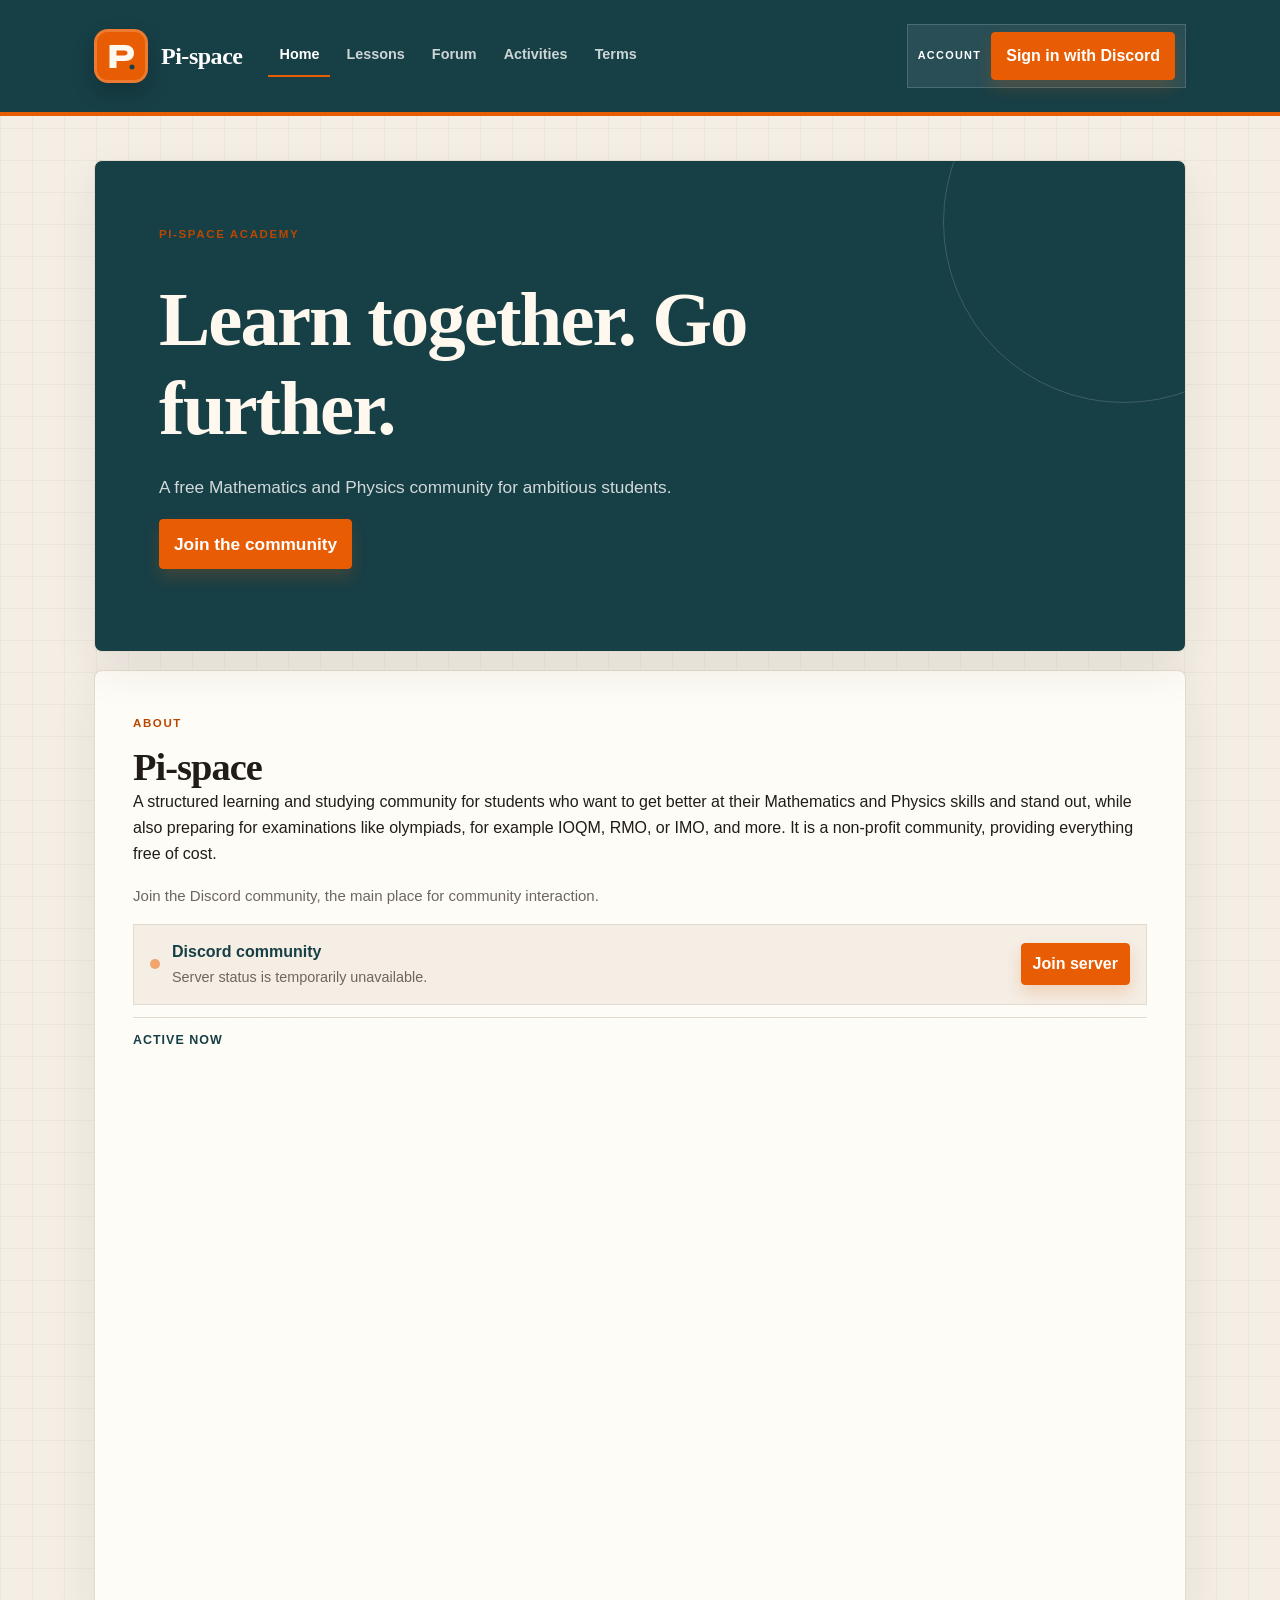
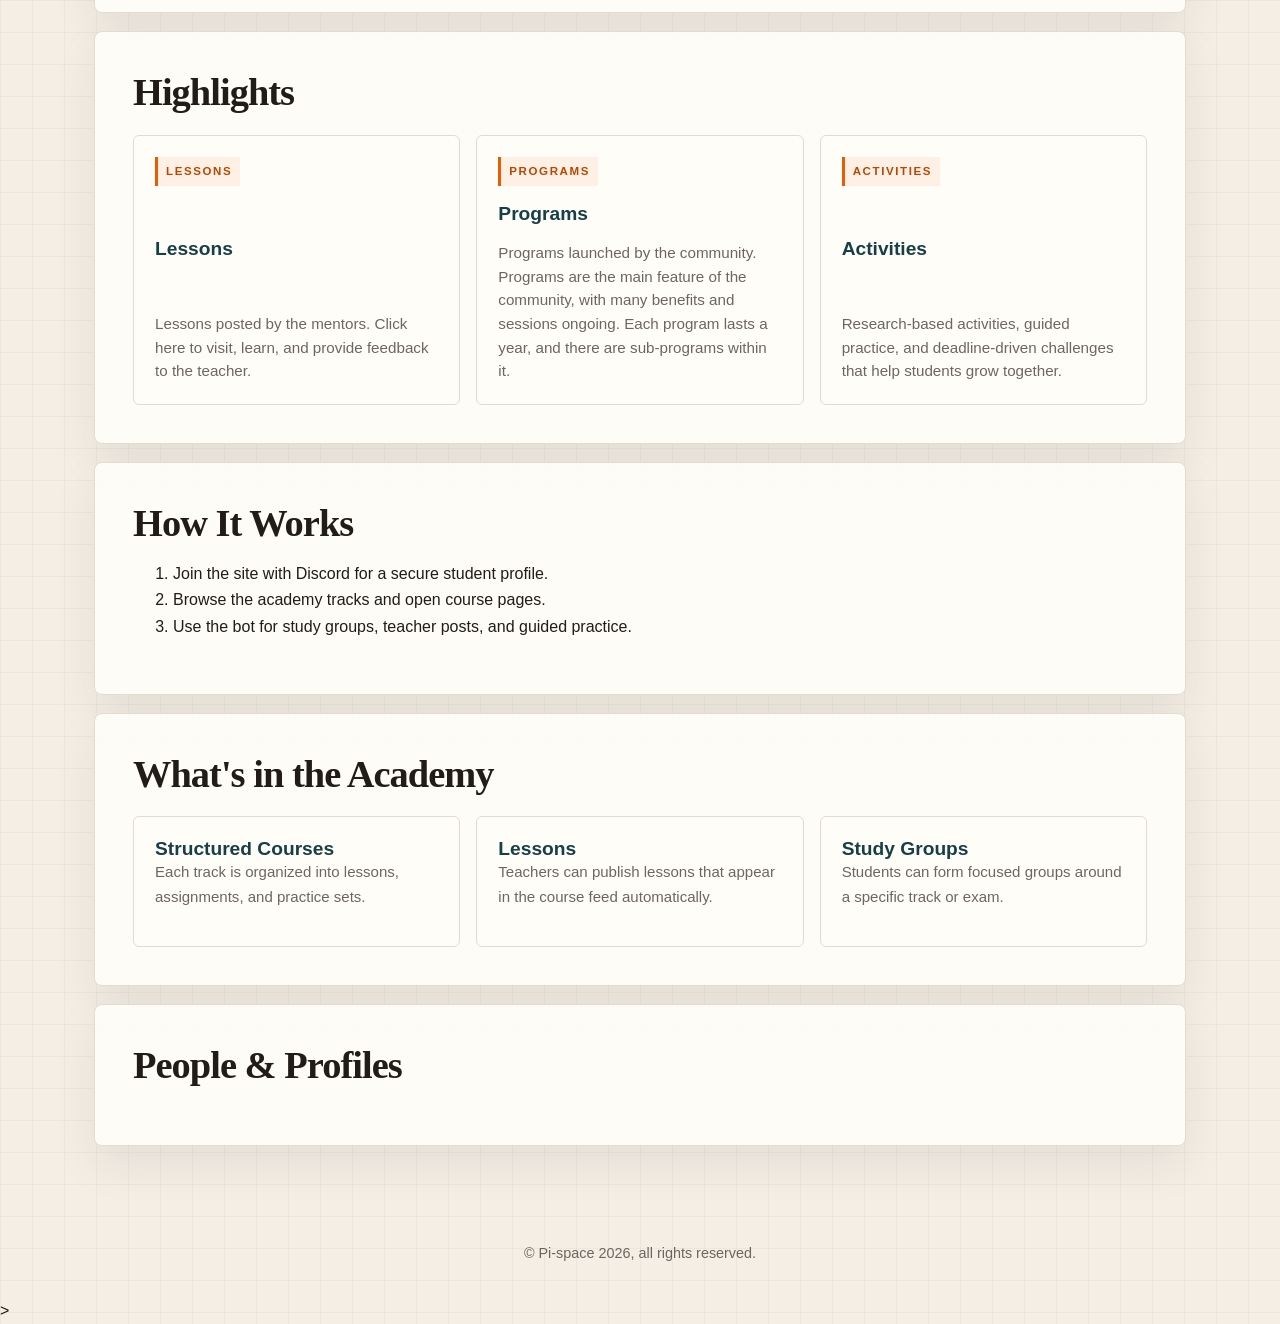
==== commit 94e06f05: "Embed live Discord community widget" ====
--- a/site/index.html
+++ b/site/index.html
@@ -64,6 +64,7 @@
         <strong>Active now</strong>
         <div data-active-members-list></div>
       </div>
+      <iframe class="discord-widget" src="https://discord.com/widget?id=1519982094535626862&amp;theme=dark" title="Pi-space Discord community" allowtransparency="true" frameborder="0" sandbox="allow-popups allow-popups-to-escape-sandbox allow-same-origin allow-scripts"></iframe>
     </section>
 
     <div id="site-editor-note"></div>
--- a/site/styles.css
+++ b/site/styles.css
@@ -90,6 +90,11 @@
 .server-status-light + .active-members .active-member { background: var(--paper); border-color: var(--line); }
 .active-member img { border-radius: 50%; height: 24px; object-fit: cover; width: 24px; }
 .active-member span { overflow: hidden; text-overflow: ellipsis; white-space: nowrap; }
+.discord-widget { border: 0; display: block; height: 500px; margin-top: 16px; max-width: 100%; width: 350px; }
+.profile-identity { align-items: center; display: flex; gap: 16px; margin-bottom: 24px; }
+.profile-identity .profile-image { border-radius: 50%; height: 64px; object-fit: cover; width: 64px; }
+.profile-identity h2 { margin: 0; }
+.profile-privacy { align-items: center; display: flex; gap: 8px; }
 .lesson-live { display: flex; flex-direction: column; gap: 10px; }
 .lesson-meta { margin: 0; }
 .lesson-summary { color: var(--ink); margin: 0; white-space: pre-wrap; }
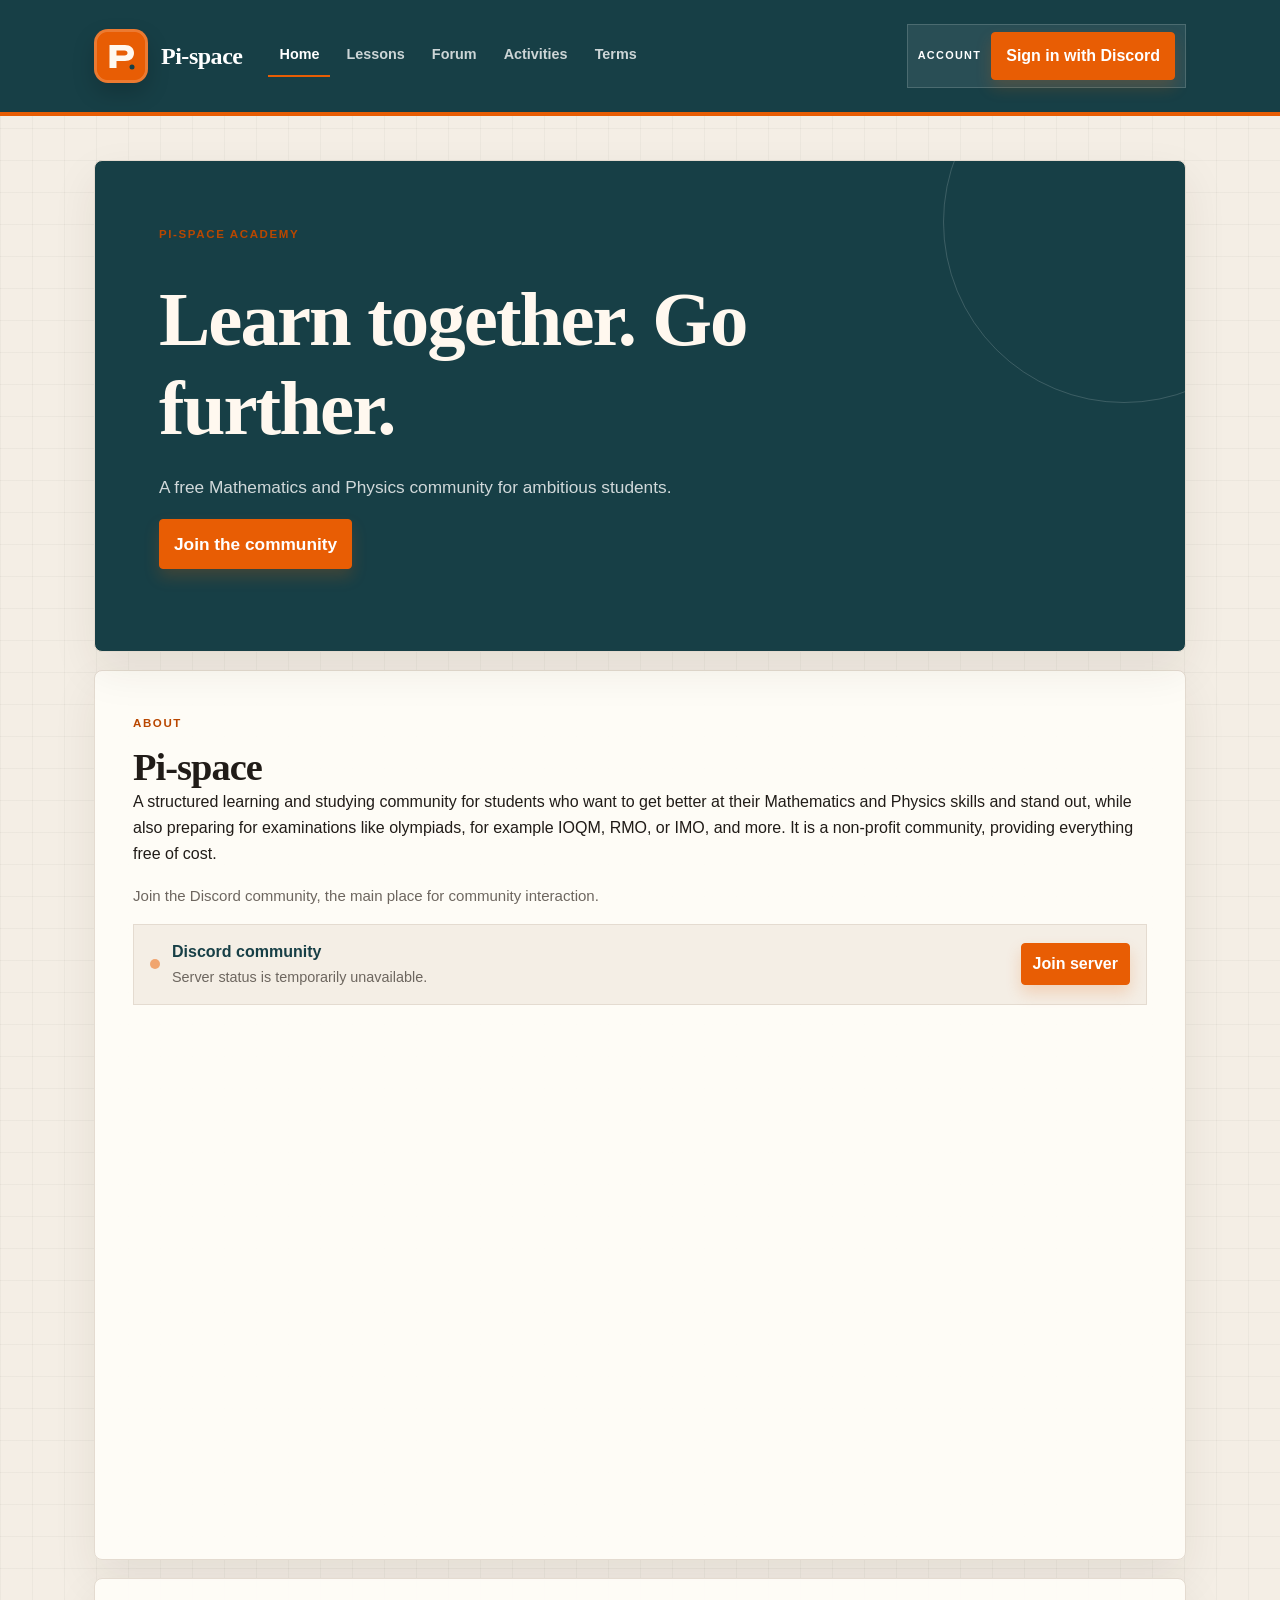
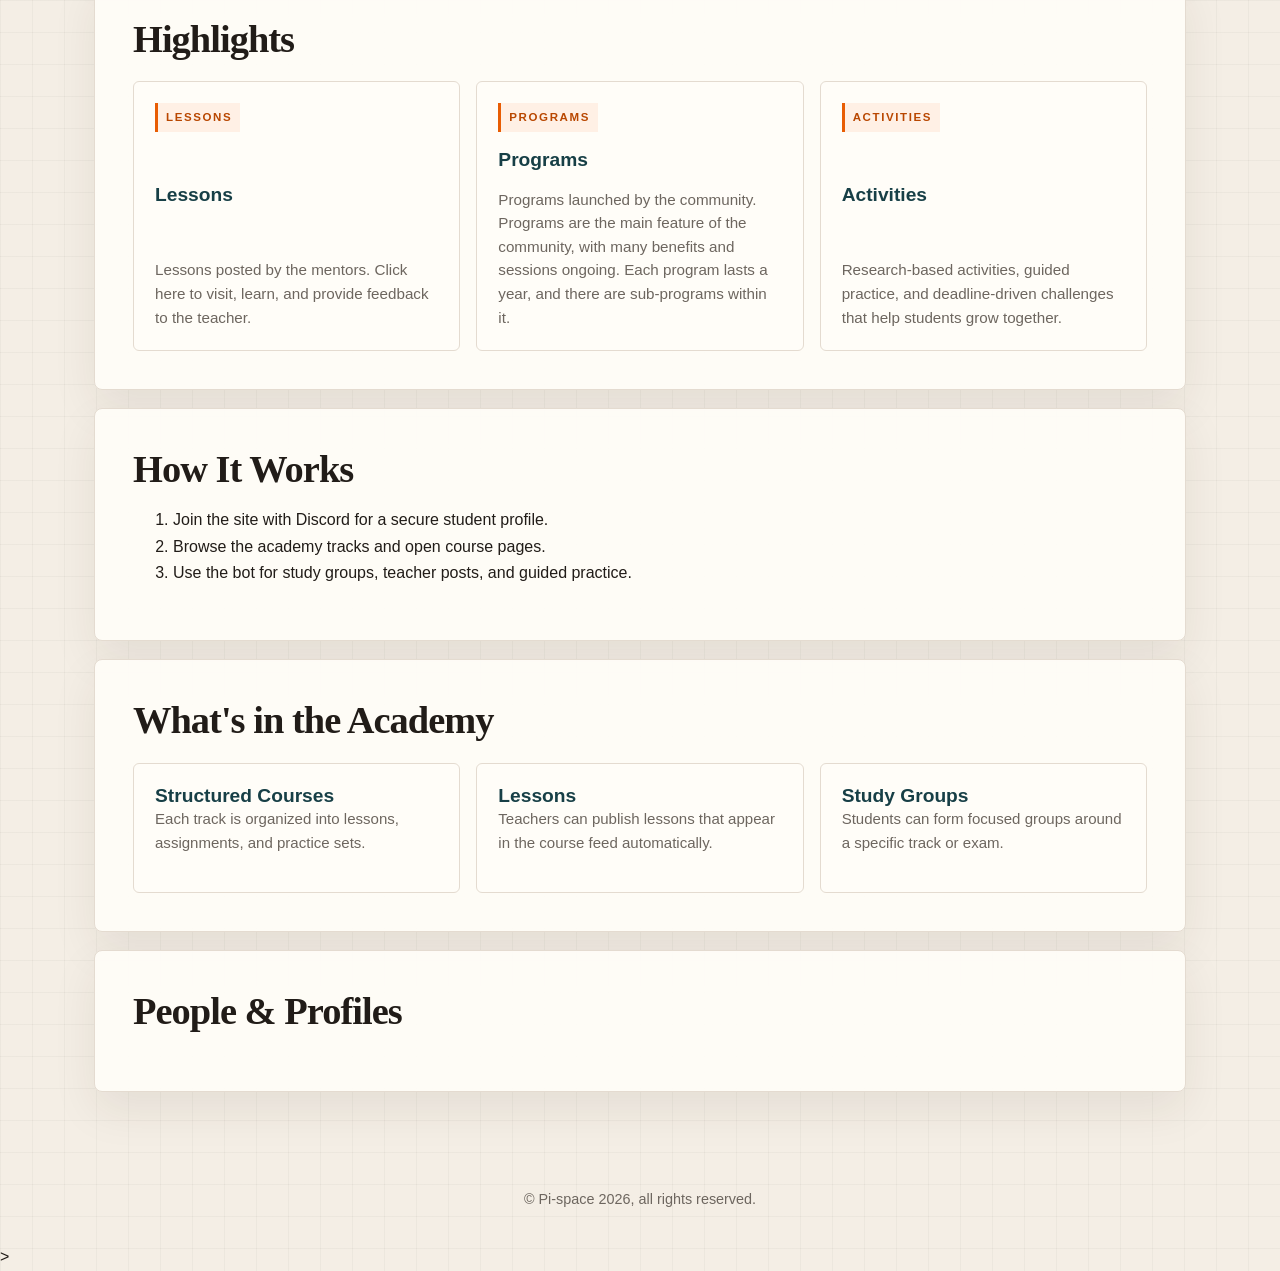
==== commit 83284e0e: "Remove active member chips" ====
--- a/site/index.html
+++ b/site/index.html
@@ -59,10 +59,6 @@
           <span data-server-status-message>Checking server status...</span>
         </span>
         <a class="auth-link auth-link-login" data-server-status-link href="https://discord.gg/qCHFRHedR">Join server</a>
-      </div>
-      <div class="active-members" data-active-members hidden>
-        <strong>Active now</strong>
-        <div data-active-members-list></div>
       </div>
       <iframe class="discord-widget" src="https://discord.com/widget?id=1519982094535626862&amp;theme=dark" title="Pi-space Discord community" allowtransparency="true" frameborder="0" sandbox="allow-popups allow-popups-to-escape-sandbox allow-same-origin allow-scripts"></iframe>
     </section>
--- a/site/styles.css
+++ b/site/styles.css
@@ -81,15 +81,6 @@
 .server-status-light { background: var(--paper-deep); border-color: var(--line); }
 .server-status-light .server-status-copy strong { color: var(--teal); }
 .server-status-light .server-status-copy span { color: var(--muted); }
-.active-members { border-top: 1px solid rgba(255, 255, 255, .18); display: grid; gap: 8px; margin-top: 12px; padding-top: 12px; position: relative; z-index: 1; }
-.server-status-light + .active-members { border-top-color: var(--line); }
-.active-members > strong { color: #fff8ef; font-size: .78rem; letter-spacing: .08em; text-transform: uppercase; }
-.server-status-light + .active-members > strong { color: var(--teal); }
-[data-active-members-list] { display: flex; flex-wrap: wrap; gap: 7px; }
-.active-member { align-items: center; background: rgba(255, 253, 248, .12); border: 1px solid rgba(255, 255, 255, .16); display: inline-flex; gap: 6px; max-width: 180px; padding: 4px 8px 4px 4px; }
-.server-status-light + .active-members .active-member { background: var(--paper); border-color: var(--line); }
-.active-member img { border-radius: 50%; height: 24px; object-fit: cover; width: 24px; }
-.active-member span { overflow: hidden; text-overflow: ellipsis; white-space: nowrap; }
 .discord-widget { border: 0; display: block; height: 500px; margin-top: 16px; max-width: 100%; width: 350px; }
 .profile-identity { align-items: center; display: flex; gap: 16px; margin-bottom: 24px; }
 .profile-identity .profile-image { border-radius: 50%; height: 64px; object-fit: cover; width: 64px; }
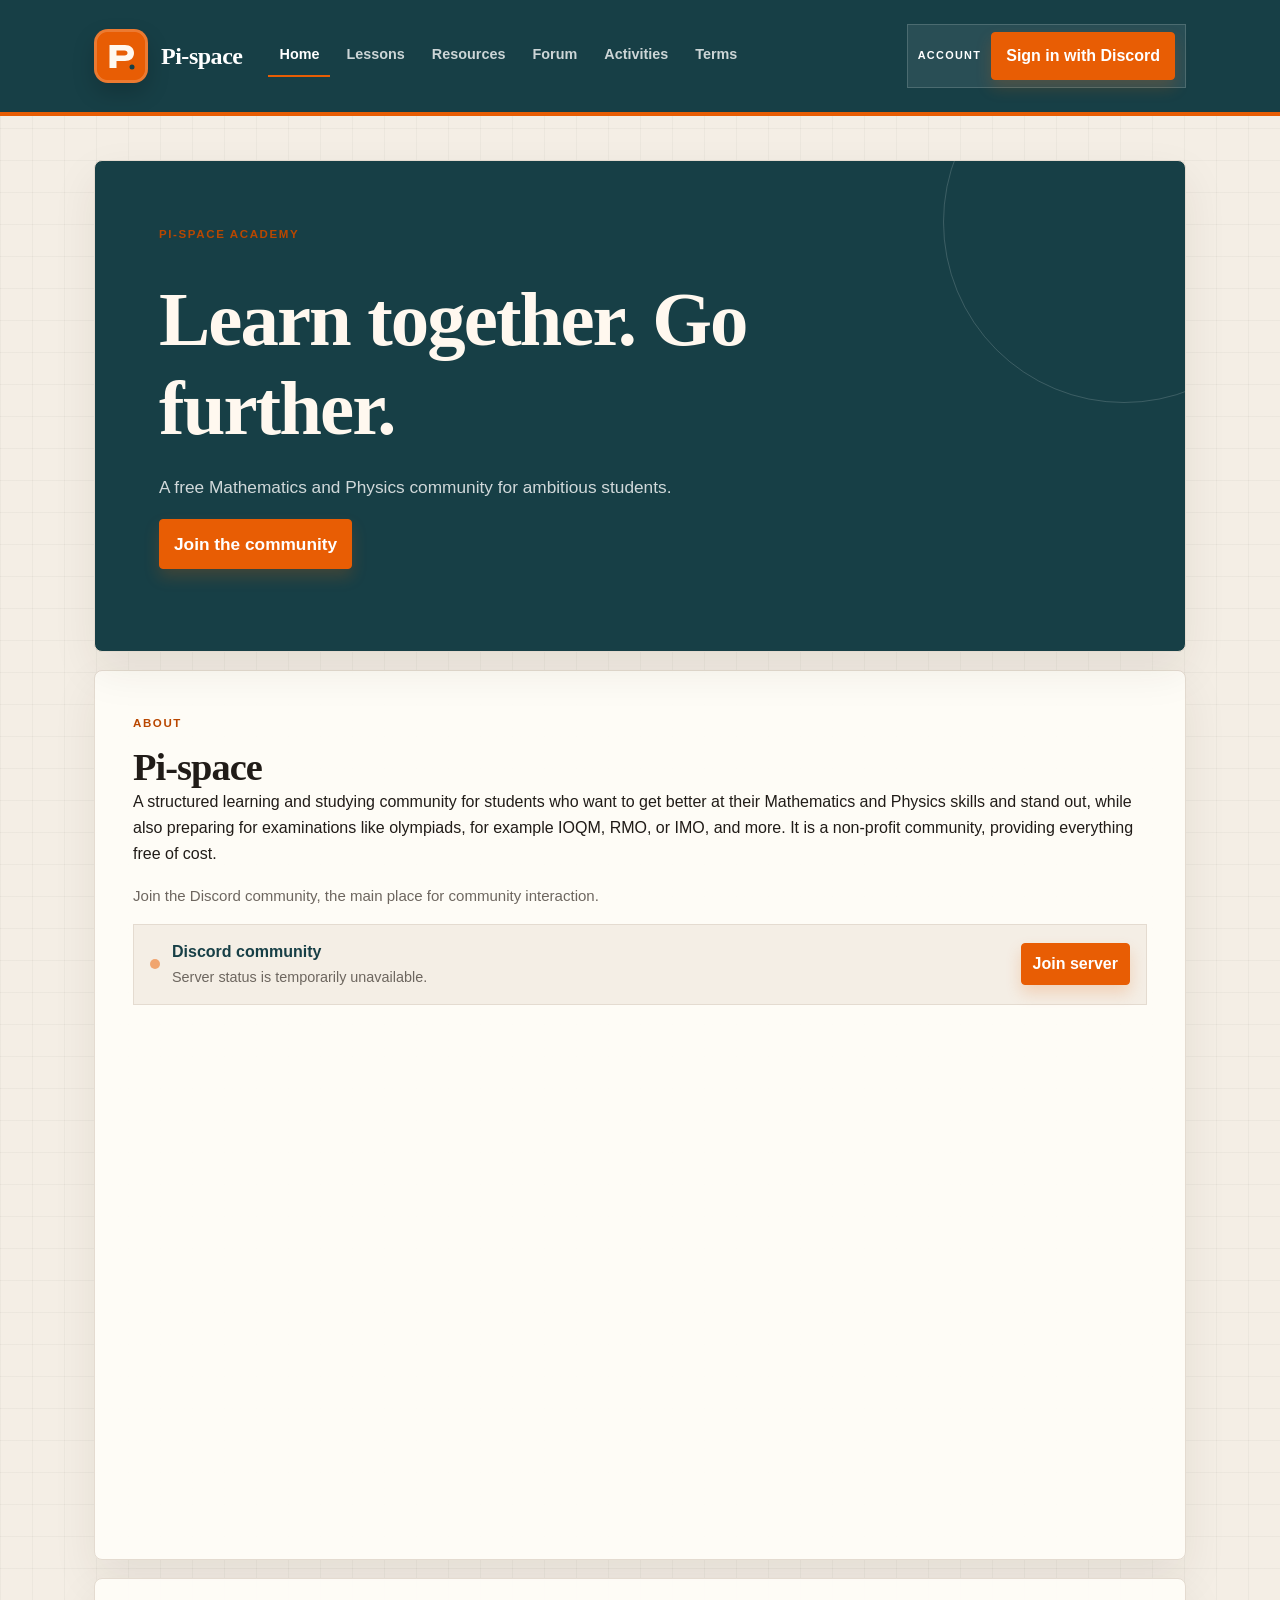
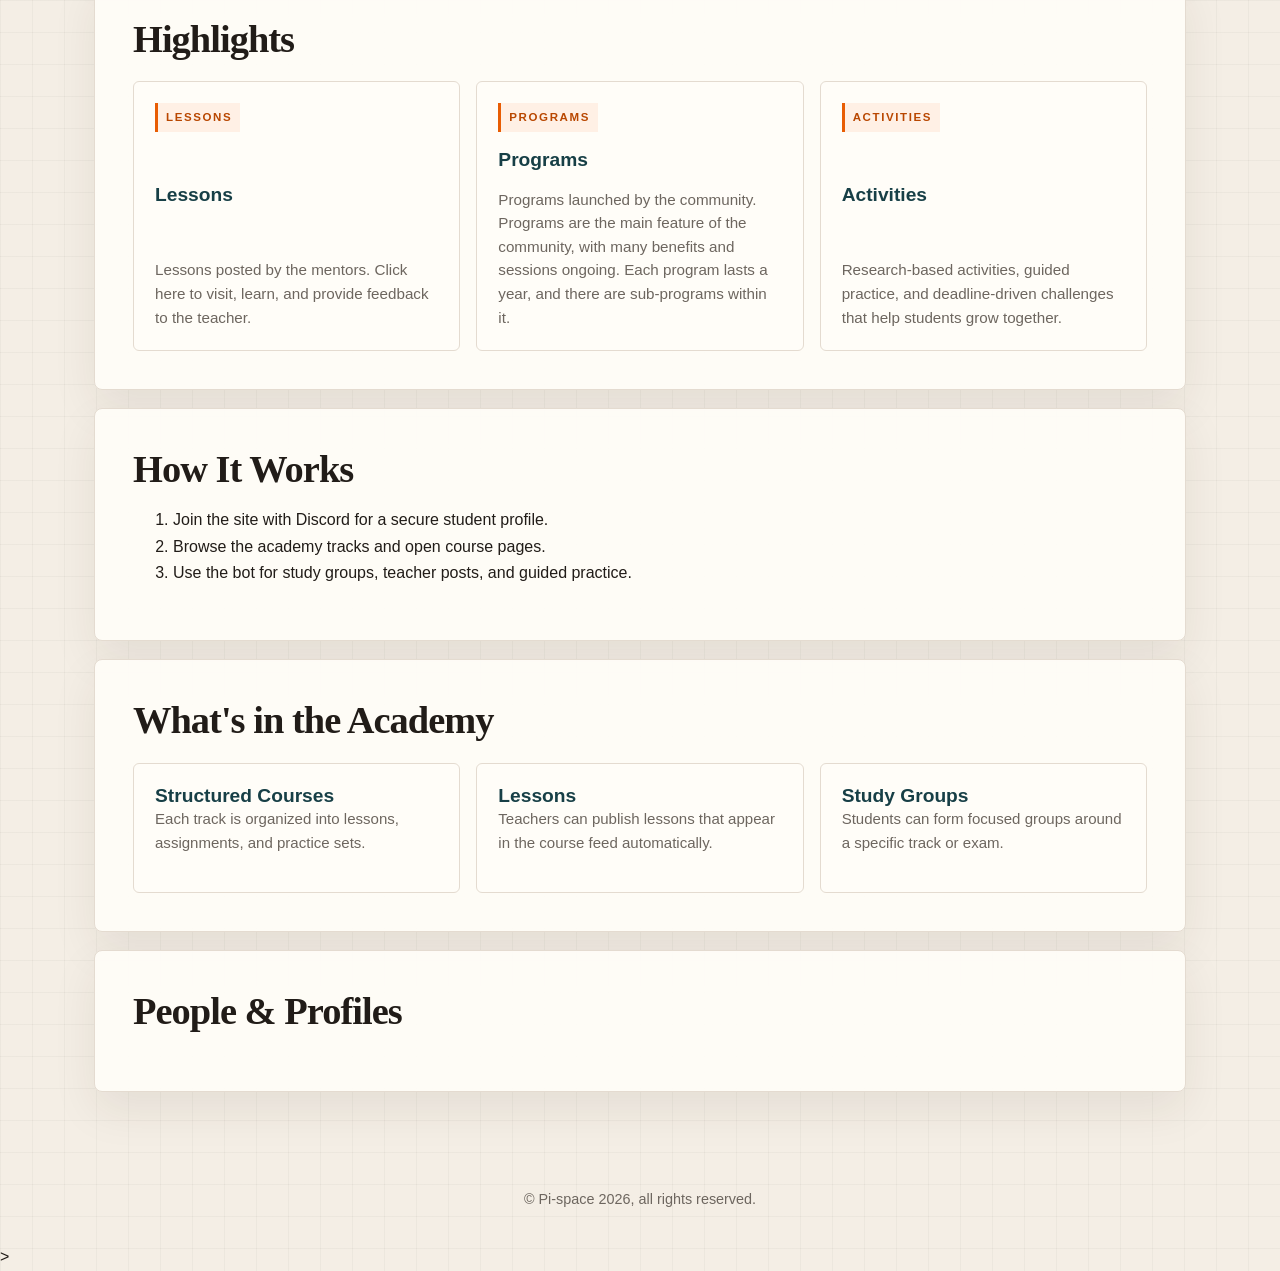
==== commit dc73dc95: "Add curated resource library" ====
--- a/site/index.html
+++ b/site/index.html
@@ -23,6 +23,7 @@
       <nav class="site-nav" aria-label="Primary navigation">
         <a href="index.html" aria-current="page">Home</a>
         <a href="lessons.html">Lessons</a>
+          <a href="resources.html">Resources</a>
         <a href="forum.html">Forum</a>
         <a href="activities.html">Activities</a>
         <a href="../terms_and_policies.html">Terms</a>
--- a/site/styles.css
+++ b/site/styles.css
@@ -86,6 +86,18 @@
 .profile-identity .profile-image { border-radius: 50%; height: 64px; object-fit: cover; width: 64px; }
 .profile-identity h2 { margin: 0; }
 .profile-privacy { align-items: center; display: flex; gap: 8px; }
+.field-hint { color: var(--muted); display: block; font-size: .82rem; margin-top: 6px; }
+.profile-completion { background: var(--paper-deep); border: 1px solid var(--line); color: var(--muted); font-size: .86rem; margin: 16px 0; padding: 10px 12px; }
+.resources-toolbar { align-items: center; display: flex; flex-wrap: wrap; gap: 12px; justify-content: space-between; margin-bottom: 16px; }
+.resource-search { flex: 1 1 240px; }
+.resource-categories { display: flex; flex-wrap: wrap; gap: 6px; }
+.resource-category { background: transparent; border: 1px solid var(--line); color: var(--teal); cursor: pointer; padding: 8px 10px; }
+.resource-category.active { background: var(--teal); color: #fff; }
+.resource-grid { display: grid; gap: 16px; grid-template-columns: repeat(auto-fit, minmax(240px, 1fr)); margin-top: 12px; }
+.resource-card { background: var(--paper-deep); border: 1px solid var(--line); border-radius: 6px; display: flex; flex-direction: column; padding: 18px; }
+.resource-card h2 { font-size: 1.25rem; margin: 8px 0; }
+.resource-card .auth-link { align-self: flex-start; margin-top: auto; }
+.resource-tags { color: var(--muted); font-size: .78rem; margin: 10px 0 18px; }
 .lesson-live { display: flex; flex-direction: column; gap: 10px; }
 .lesson-meta { margin: 0; }
 .lesson-summary { color: var(--ink); margin: 0; white-space: pre-wrap; }
@@ -137,6 +149,13 @@
 .editor-profile { background: var(--paper-deep); border: 1px solid var(--line); border-radius: 6px; padding: 16px; }
 .editor-profile-heading { align-items: center; display: flex; justify-content: space-between; }
 .remove-profile { background: transparent; border: 0; color: #b42318; cursor: pointer; font-weight: 800; }
+.editor-search { display: block; margin-bottom: 16px; }
+.admin-profile-row { align-items: flex-start; background: var(--paper-deep); border: 1px solid var(--line); border-radius: 6px; display: flex; gap: 12px; padding: 12px; }
+.admin-profile-avatar { border-radius: 50%; height: 44px; object-fit: cover; width: 44px; }
+.admin-profile-row p { margin: 4px 0 0; }
+.editor-panel-actions { align-items: center; display: flex; gap: 10px; }
+.admin-profile-controls { align-items: center; display: flex; flex-wrap: wrap; gap: 8px; margin-top: 10px; }
+.admin-profile-controls input, .admin-profile-controls select { min-width: 140px; padding: 8px 10px; }
 .editor-tabs { display: flex; flex-wrap: wrap; gap: 8px; margin: 18px 0; }
 .editor-tab { background: var(--paper); border: 1px solid var(--line); border-radius: 4px; cursor: pointer; font-weight: 800; padding: 9px 14px; }
 .editor-tab.active, .editor-tab:hover { background: var(--teal); border-color: var(--teal); color: #fff; }
